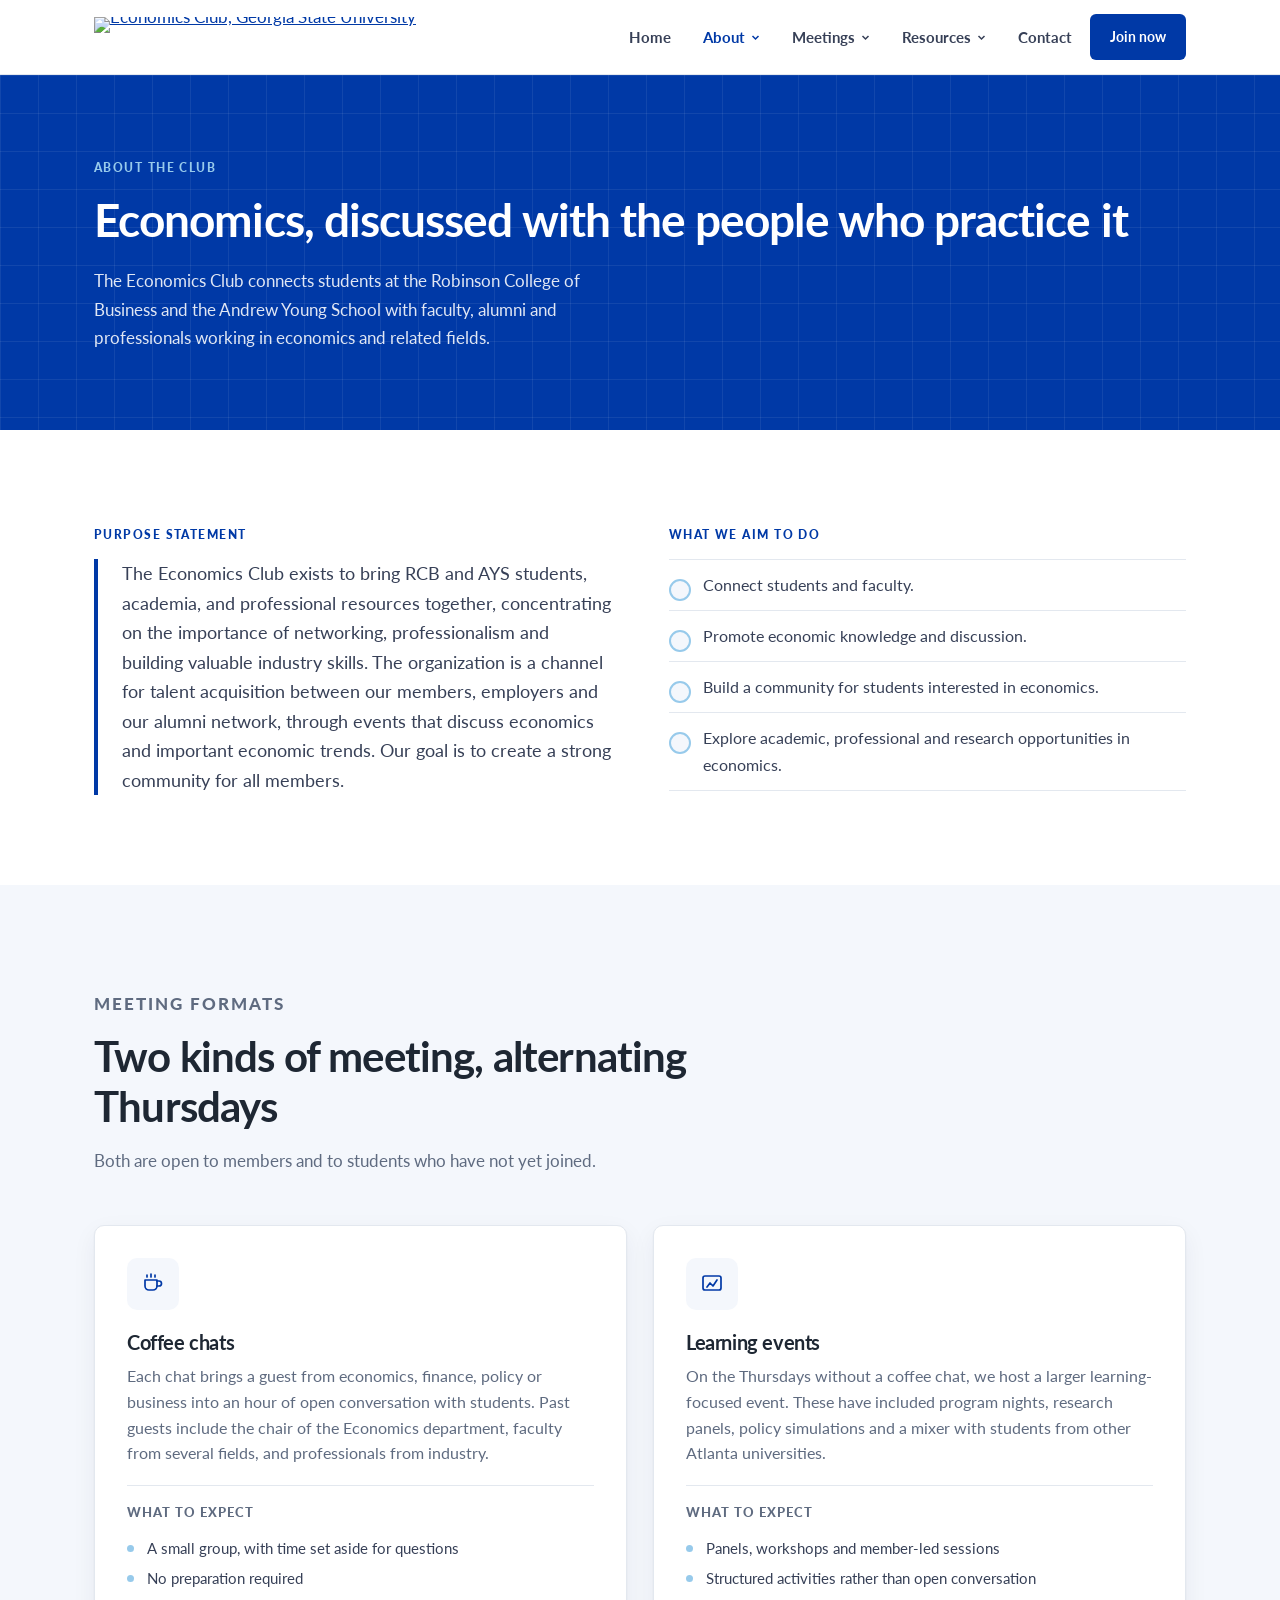
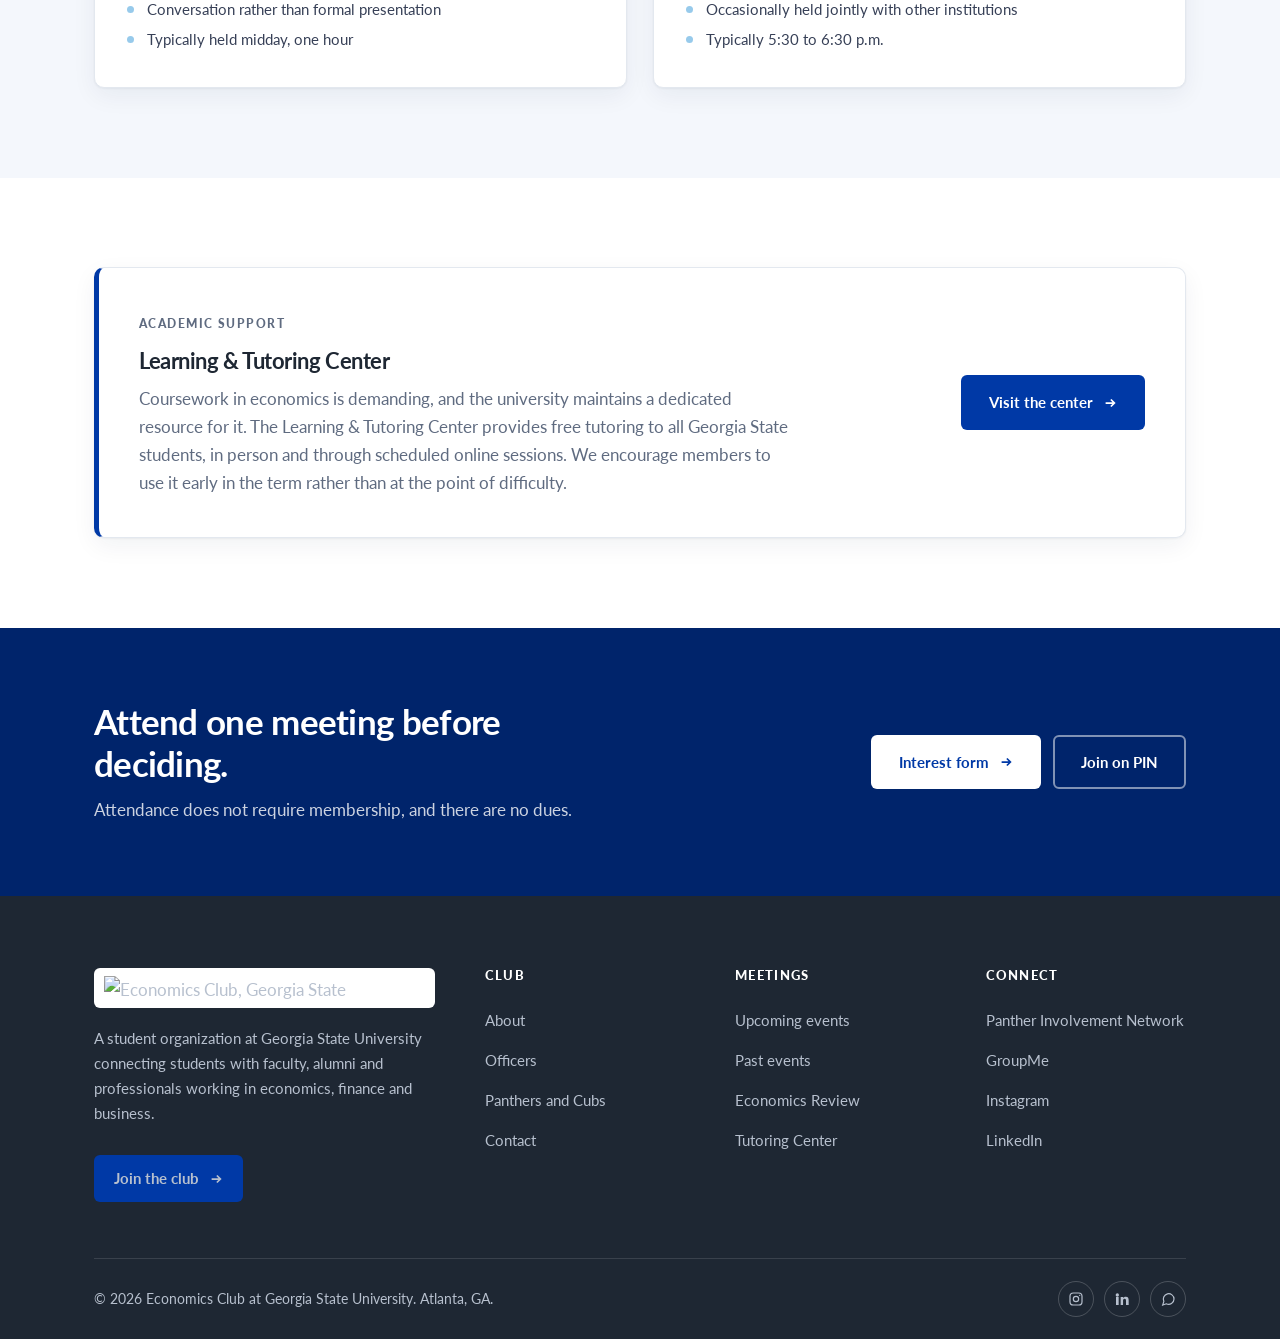
==== about.html @ 039e97da "Add files via upload" ====
<!DOCTYPE html>
<html lang="en">
<head>
<meta charset="utf-8">
<meta name="viewport" content="width=device-width, initial-scale=1">
<title>About | Economics Club at Georgia State University</title>
<meta name="description" content="The purpose of the Economics Club at Georgia State University and the two meeting formats we alternate between.">
<link rel="preconnect" href="https://fonts.googleapis.com">
<link rel="preconnect" href="https://fonts.gstatic.com" crossorigin>
<link href="https://fonts.googleapis.com/css2?family=Lato:wght@400;700;900&display=swap" rel="stylesheet">
<link rel="stylesheet" href="styles.css">
<link rel="icon" href="assets/logo.png">
</head>
<body>
<a class="skip" href="#main">Skip to content</a>
<header class="nav">
  <div class="wrap nav__inner">
    <a class="nav__brand" href="index.html"><img src="assets/logo.png" alt="Economics Club, Georgia State University"></a>
    <button class="nav__toggle" type="button" aria-expanded="false">Menu</button>
    <nav class="nav__links">
        <a class="nav__link" href="index.html">Home</a>
        <div class="nav__group">
          <button class="nav__link" type="button" aria-expanded="false" aria-current="true">About <svg viewBox="0 0 12 12" fill="none" stroke="currentColor" stroke-width="2" aria-hidden="true"><path d="M2 4l4 4 4-4"/></svg></button>
          <div class="nav__menu">
            <a href="about.html"><b>About the Club</b><span>Purpose, structure and history</span></a>
            <a href="officers.html"><b>Officers</b><span>The executive board and advisor</span></a>
            <a href="mentorship.html"><b>Panthers and Cubs</b><span>Mentorship for underclassmen</span></a>
          </div>
        </div>
        <div class="nav__group">
          <button class="nav__link" type="button" aria-expanded="false">Meetings <svg viewBox="0 0 12 12" fill="none" stroke="currentColor" stroke-width="2" aria-hidden="true"><path d="M2 4l4 4 4-4"/></svg></button>
          <div class="nav__menu">
            <a href="events.html"><b>Upcoming Events</b><span>Next meeting and fall schedule</span></a>
            <a href="events.html#past"><b>Past Events</b><span>A record of recent meetings</span></a>
          </div>
        </div>
        <div class="nav__group">
          <button class="nav__link" type="button" aria-expanded="false">Resources <svg viewBox="0 0 12 12" fill="none" stroke="currentColor" stroke-width="2" aria-hidden="true"><path d="M2 4l4 4 4-4"/></svg></button>
          <div class="nav__menu">
            <a href="journal.html"><b>Economics Review</b><span>Our forthcoming student journal</span></a>
            <a href="join.html"><b>Join the Club</b><span>PIN, GroupMe and the interest form</span></a>
            <a href="https://success.students.gsu.edu/learning-tutoring-center/#ONLINE-TUTORING"><b>Tutoring Center</b><span>Free academic support at GSU</span></a>
          </div>
        </div>
        <a class="nav__link" href="contact.html">Contact</a>
      <a class="btn btn--primary btn--sm" href="join.html">Join now</a>
    </nav>
  </div>
</header>
<main id="main">
  <section class="hero hero--slim">
    <div class="wrap">
      <p class="eyebrow eyebrow--light">About the club</p>
      <h1>Economics, discussed with the people who practice it</h1>
      <p class="hero__lede">The Economics Club connects students at the Robinson College of Business and the Andrew Young School with faculty, alumni and professionals working in economics and related fields.</p>
    </div>
  </section>
  <section class="section">
    <div class="wrap split">
      <div>
        <p class="eyebrow">Purpose statement</p>
        <p class="quote">The Economics Club exists to bring RCB and AYS students, academia, and professional resources together, concentrating on the importance of networking, professionalism and building valuable industry skills. The organization is a channel for talent acquisition between our members, employers and our alumni network, through events that discuss economics and important economic trends. Our goal is to create a strong community for all members.</p>
      </div>
      <div>
        <p class="eyebrow">What we aim to do</p>
        <ul class="ticks">
          <li>Connect students and faculty.</li>
          <li>Promote economic knowledge and discussion.</li>
          <li>Build a community for students interested in economics.</li>
          <li>Explore academic, professional and research opportunities in economics.</li>
        </ul>
      </div>
    </div>
  </section>

  <section class="section section--tint">
    <div class="wrap">
      <div class="h-block">
        <p class="eyebrow">Meeting formats</p>
        <h2>Two kinds of meeting, alternating Thursdays</h2>
        <p>Both are open to members and to students who have not yet joined.</p>
      </div>
      <div class="cards cards--2">
        <article class="card">
          <div class="card__icon"><svg viewBox="0 0 24 24" fill="none" stroke="currentColor" stroke-width="1.7" stroke-linecap="round" stroke-linejoin="round" aria-hidden="true"><path d="M4 8h12v6a4 4 0 01-4 4H8a4 4 0 01-4-4V8z"/><path d="M16 9h2a2.5 2.5 0 010 5h-2"/><path d="M6 3v2M10 2v3M14 3v2"/></svg></div>
          <h3>Coffee chats</h3>
          <p>Each chat brings a guest from economics, finance, policy or business into an hour of open conversation with students. Past guests include the chair of the Economics department, faculty from several fields, and professionals from industry.</p>
          <div class="card__list">
            <b>What to expect</b>
            <ul>
              <li>A small group, with time set aside for questions</li>
              <li>No preparation required</li>
              <li>Conversation rather than formal presentation</li>
              <li>Typically held midday, one hour</li>
            </ul>
          </div>
        </article>
        <article class="card">
          <div class="card__icon"><svg viewBox="0 0 24 24" fill="none" stroke="currentColor" stroke-width="1.7" stroke-linecap="round" stroke-linejoin="round" aria-hidden="true"><rect x="3" y="4" width="18" height="14" rx="2"/><path d="M7 15l3-4 3 3 4-6"/></svg></div>
          <h3>Learning events</h3>
          <p>On the Thursdays without a coffee chat, we host a larger learning-focused event. These have included program nights, research panels, policy simulations and a mixer with students from other Atlanta universities.</p>
          <div class="card__list">
            <b>What to expect</b>
            <ul>
              <li>Panels, workshops and member-led sessions</li>
              <li>Structured activities rather than open conversation</li>
              <li>Occasionally held jointly with other institutions</li>
              <li>Typically 5:30 to 6:30 p.m.</li>
            </ul>
          </div>
        </article>
      </div>
    </div>
  </section>

  <section class="section">
    <div class="wrap">
      <div class="panel">
        <div>
          <p class="eyebrow">Academic support</p>
          <h3>Learning &amp; Tutoring Center</h3>
          <p>Coursework in economics is demanding, and the university maintains a dedicated resource for it. The Learning &amp; Tutoring Center provides free tutoring to all Georgia State students, in person and through scheduled online sessions. We encourage members to use it early in the term rather than at the point of difficulty.</p>
        </div>
        <a class="btn btn--primary" href="https://success.students.gsu.edu/learning-tutoring-center/#ONLINE-TUTORING">Visit the center <svg viewBox="0 0 16 16" fill="none" stroke="currentColor" stroke-width="2" aria-hidden="true"><path d="M3 8h10M9 4l4 4-4 4"/></svg></a>
      </div>
    </div>
  </section>
  <section class="cta">
    <div class="wrap">
      <div>
        <h2>Attend one meeting before deciding.</h2>
        <p>Attendance does not require membership, and there are no dues.</p>
      </div>
      <div class="btn-row" style="margin-top:0">
        <a class="btn btn--white" href="https://forms.cloud.microsoft/r/cCS9iw1YU4">Interest form <svg viewBox="0 0 16 16" fill="none" stroke="currentColor" stroke-width="2" aria-hidden="true"><path d="M3 8h10M9 4l4 4-4 4"/></svg></a>
        <a class="btn btn--ghost" href="https://pin.gsu.edu/actioncenter/organization/economics-club">Join on PIN</a>
      </div>
    </div>
  </section>

</main>
<footer class="foot">
  <div class="wrap">
    <div class="foot__grid">
      <div class="foot__brand">
        <img src="assets/logo.png" alt="Economics Club, Georgia State University">
        <p>A student organization at Georgia State University connecting students with faculty, alumni and professionals working in economics, finance and business.</p>
        <div class="btn-row"><a class="btn btn--primary btn--sm" href="join.html">Join the club <svg viewBox="0 0 16 16" fill="none" stroke="currentColor" stroke-width="2" aria-hidden="true"><path d="M3 8h10M9 4l4 4-4 4"/></svg></a></div>
      </div>
      <div>
        <h4>Club</h4>
        <ul>
          <li><a href="about.html">About</a></li>
          <li><a href="officers.html">Officers</a></li>
          <li><a href="mentorship.html">Panthers and Cubs</a></li>
          <li><a href="contact.html">Contact</a></li>
        </ul>
      </div>
      <div>
        <h4>Meetings</h4>
        <ul>
          <li><a href="events.html">Upcoming events</a></li>
          <li><a href="events.html#past">Past events</a></li>
          <li><a href="journal.html">Economics Review</a></li>
          <li><a href="https://success.students.gsu.edu/learning-tutoring-center/#ONLINE-TUTORING">Tutoring Center</a></li>
        </ul>
      </div>
      <div>
        <h4>Connect</h4>
        <ul>
          <li><a href="https://pin.gsu.edu/actioncenter/organization/economics-club">Panther Involvement Network</a></li>
          <li><a href="https://groupme.com/join_group/97576354/ViAdK5QQ">GroupMe</a></li>
          <li><a href="https://instagram.com/econclubgsu">Instagram</a></li>
          <li><a href="https://www.linkedin.com/company/gsu-economics-club/">LinkedIn</a></li>
        </ul>
      </div>
    </div>
    <div class="foot__bar">
      <p>&copy; 2026 Economics Club at Georgia State University. Atlanta, GA.</p>
      <div class="foot__social">
        <a href="https://instagram.com/econclubgsu" aria-label="Instagram"><svg viewBox="0 0 24 24" fill="none" stroke="currentColor" stroke-width="1.8"><rect x="3" y="3" width="18" height="18" rx="5"/><circle cx="12" cy="12" r="4"/><circle cx="17.5" cy="6.5" r="1" fill="currentColor" stroke="none"/></svg></a>
        <a href="https://www.linkedin.com/company/gsu-economics-club/" aria-label="LinkedIn"><svg viewBox="0 0 24 24" fill="currentColor"><path d="M4.98 3.5a2.5 2.5 0 100 5 2.5 2.5 0 000-5zM3 9h4v12H3zM10 9h3.8v1.7h.05c.53-.95 1.83-1.95 3.77-1.95C21.4 8.75 22 11 22 14.1V21h-4v-6.1c0-1.45-.03-3.3-2.05-3.3-2.05 0-2.37 1.57-2.37 3.2V21h-3.6z"/></svg></a>
        <a href="https://groupme.com/join_group/97576354/ViAdK5QQ" aria-label="GroupMe"><svg viewBox="0 0 24 24" fill="none" stroke="currentColor" stroke-width="1.8"><path d="M21 12a8 8 0 01-11.5 7.2L4 21l1.8-5.4A8 8 0 1121 12z"/></svg></a>
      </div>
    </div>
  </div>
</footer>
<script src="script.js"></script>
</body>
</html>
---- styles.css ----
/* Economics Club at Georgia State University
   Palette per the GSU Communications ToolKit */
:root{
  --blue:#0039A6;
  --blue-dark:#00246B;
  --blue-cool:#0071CE;
  --blue-light:#97CAEB;
  --red:#CC0000;
  --ink:#1E2733;
  --steel:#374057;
  --muted:#5F6B80;
  --line:#E3E8EF;
  --tint:#F4F7FC;
  --white:#fff;
  --radius:10px;
  --shadow:0 1px 2px rgba(16,32,64,.05), 0 8px 24px rgba(16,32,64,.06);
  --shadow-lift:0 2px 4px rgba(16,32,64,.06), 0 16px 40px rgba(16,32,64,.10);
  --wrap:1140px;
}
*{box-sizing:border-box}
html{scroll-behavior:smooth}
body{margin:0;background:var(--white);color:var(--steel);font-family:"Lato",-apple-system,BlinkMacSystemFont,"Segoe UI",sans-serif;font-size:17px;line-height:1.65;-webkit-font-smoothing:antialiased}
img{max-width:100%;display:block}
h1,h2,h3,h4{margin:0;color:var(--ink);font-weight:700;line-height:1.2;letter-spacing:-.02em}
p{margin:0}
ul{margin:0;padding:0;list-style:none}
a{color:var(--blue)}
:focus-visible{outline:2px solid var(--blue);outline-offset:3px;border-radius:4px}
.skip{position:absolute;left:-9999px;background:var(--blue);color:#fff;padding:10px 16px;z-index:200}
.skip:focus{left:8px;top:8px}
.wrap{width:100%;max-width:var(--wrap);margin-inline:auto;padding-inline:24px}
.section{padding-block:clamp(56px,7vw,104px)}
.section--tint{background:var(--tint)}
.section--line{border-top:1px solid var(--line)}

/* eyebrow + heading */
.eyebrow{display:inline-block;font-size:12px;font-weight:900;letter-spacing:.12em;text-transform:uppercase;color:var(--blue);margin-bottom:14px}
.eyebrow--light{color:var(--blue-light)}
.h-block{max-width:62ch;margin-bottom:clamp(30px,4vw,50px)}
.h-block h2{font-size:clamp(1.8rem,3.4vw,2.6rem)}
.h-block p{margin-top:16px;color:var(--muted);font-size:1.04rem}
.h-block--center{margin-inline:auto;text-align:center}

/* buttons */
.btn{display:inline-flex;align-items:center;gap:10px;font:inherit;font-size:15px;font-weight:700;padding:13px 26px;border-radius:6px;text-decoration:none;border:2px solid transparent;cursor:pointer;transition:.15s}
.btn svg{width:14px;height:14px;flex:none}
.btn--primary{background:var(--blue);color:#fff}
.btn--primary:hover{background:var(--blue-dark)}
.btn--outline{background:transparent;color:var(--blue);border-color:var(--line)}
.btn--outline:hover{border-color:var(--blue);background:var(--tint)}
.btn--white{background:#fff;color:var(--blue)}
.btn--white:hover{background:var(--blue-light)}
.btn--ghost{background:transparent;color:#fff;border-color:rgba(255,255,255,.5)}
.btn--ghost:hover{background:#fff;color:var(--blue);border-color:#fff}
.btn--sm{padding:9px 18px;font-size:14px}
.btn-row{display:flex;flex-wrap:wrap;gap:12px;margin-top:30px}

/* ---------- header ---------- */
.nav{position:sticky;top:0;z-index:100;background:rgba(255,255,255,.96);backdrop-filter:blur(10px);border-bottom:1px solid var(--line)}
.nav__inner{display:flex;align-items:center;gap:18px;min-height:74px}
.nav__brand{margin-right:auto;line-height:0}
.nav__brand img{height:40px;width:auto}
.nav__links{display:flex;align-items:center;gap:4px}
.nav__link{position:relative;display:flex;align-items:center;gap:6px;padding:9px 14px;border-radius:6px;color:var(--steel);text-decoration:none;font-size:15px;font-weight:700;background:none;border:0;font-family:inherit;cursor:pointer}
.nav__link:hover{color:var(--blue);background:var(--tint)}
.nav__link[aria-current]{color:var(--blue)}
.nav__link svg{width:9px;height:9px;transition:transform .15s}
.nav__group{position:relative}
.nav__group.is-open .nav__link svg{transform:rotate(180deg)}
.nav__menu{position:absolute;top:calc(100% + 8px);left:0;min-width:250px;background:#fff;border:1px solid var(--line);border-radius:var(--radius);box-shadow:var(--shadow-lift);padding:8px;display:none}
.nav__group.is-open .nav__menu{display:block}
.nav__menu a{display:block;padding:10px 14px;border-radius:6px;color:var(--steel);text-decoration:none;font-size:14.5px}
.nav__menu a:hover{background:var(--tint);color:var(--blue)}
.nav__menu b{display:block;font-weight:700}
.nav__menu span{display:block;font-size:12.5px;color:var(--muted);margin-top:1px}
.nav__toggle{display:none;background:none;border:1px solid var(--line);border-radius:6px;padding:8px 13px;font:inherit;font-size:14px;font-weight:700;color:var(--steel);cursor:pointer}

/* ---------- hero ---------- */
.hero{position:relative;background:var(--blue);color:#fff;overflow:hidden;padding-block:clamp(60px,8vw,110px)}
.hero::after{content:"";position:absolute;inset:0;background-image:linear-gradient(rgba(255,255,255,.07) 1px,transparent 1px),linear-gradient(90deg,rgba(255,255,255,.07) 1px,transparent 1px);background-size:38px 38px;pointer-events:none}
.hero .wrap{position:relative;z-index:1}
.hero__grid{display:grid;grid-template-columns:1.15fr .85fr;gap:clamp(32px,5vw,64px);align-items:center}
.hero h1{color:#fff;font-size:clamp(2.2rem,4.8vw,3.5rem)}
.hero__lede{margin-top:20px;max-width:54ch;color:rgba(255,255,255,.88);font-size:1.08rem}
.hero__flag{display:inline-flex;align-items:center;gap:10px;background:rgba(255,255,255,.12);border:1px solid rgba(255,255,255,.25);border-radius:100px;padding:7px 16px;font-size:13.5px;font-weight:700;margin-bottom:22px}
.hero__flag i{width:8px;height:8px;border-radius:50%;background:var(--red);flex:none}
.hero--slim{padding-block:clamp(48px,6vw,80px)}
.hero--slim h1{font-size:clamp(1.9rem,4vw,2.9rem)}

/* next meeting card */
.mcard{background:#fff;border-radius:var(--radius);box-shadow:var(--shadow-lift);overflow:hidden;color:var(--steel)}
.mcard__top{background:var(--tint);border-bottom:1px solid var(--line);padding:16px 24px;font-size:12px;font-weight:900;letter-spacing:.1em;text-transform:uppercase;color:var(--blue)}
.mcard__body{padding:24px}
.mcard h3{font-size:1.35rem;margin-bottom:14px}
.mcard dl{display:grid;grid-template-columns:76px 1fr;gap:9px 16px;font-size:.95rem;margin:0}
.mcard dt{color:var(--muted);font-weight:700}
.mcard dd{margin:0}
.mcard__foot{border-top:1px solid var(--line);padding:16px 24px;display:flex;flex-wrap:wrap;gap:14px;font-size:.9rem;font-weight:700}

/* ---------- stats band ---------- */
.stats{display:grid;grid-template-columns:repeat(4,1fr);gap:1px;background:var(--line);border:1px solid var(--line);border-radius:var(--radius);overflow:hidden}
.stat{background:#fff;padding:28px 24px;text-align:center}
.stat b{display:block;font-size:clamp(1.9rem,3.6vw,2.7rem);color:var(--blue);font-weight:900;letter-spacing:-.03em;line-height:1}
.stat span{display:block;margin-top:8px;font-size:.9rem;color:var(--muted);font-weight:700}

/* ---------- icon cards ---------- */
.cards{display:grid;grid-template-columns:repeat(3,1fr);gap:clamp(18px,2.4vw,26px)}
.cards--2{grid-template-columns:repeat(2,1fr)}
.card{background:#fff;border:1px solid var(--line);border-radius:var(--radius);padding:clamp(24px,2.8vw,32px);box-shadow:var(--shadow);display:flex;flex-direction:column;transition:.18s}
.card:hover{box-shadow:var(--shadow-lift);transform:translateY(-2px)}
.card__icon{width:52px;height:52px;border-radius:10px;background:var(--tint);color:var(--blue);display:grid;place-items:center;margin-bottom:20px}
.card__icon svg{width:24px;height:24px}
.card h3{font-size:1.25rem;margin-bottom:10px}
.card p{color:var(--muted);font-size:.97rem}
.card__meta{margin-top:14px;font-size:.85rem;font-weight:900;letter-spacing:.06em;text-transform:uppercase;color:var(--blue)}
.card__list{margin-top:18px;padding-top:16px;border-top:1px solid var(--line)}
.card__list b{display:block;font-size:.8rem;font-weight:900;letter-spacing:.08em;text-transform:uppercase;color:var(--muted);margin-bottom:10px}
.card__list li{position:relative;padding-left:20px;font-size:.93rem;padding-block:3px}
.card__list li::before{content:"";position:absolute;left:0;top:12px;width:7px;height:7px;border-radius:50%;background:var(--blue-light)}
.card__link{margin-top:auto;padding-top:20px;font-weight:700;font-size:.94rem;text-decoration:none;display:inline-flex;align-items:center;gap:8px}
.card__mail{margin-top:12px;font-weight:700;font-size:.94rem;word-break:break-word}
.card__meta+.card__mail{margin-top:8px}

/* ---------- timeline ---------- */
.timeline{position:relative;padding-left:34px}
.timeline::before{content:"";position:absolute;left:7px;top:10px;bottom:10px;width:2px;background:var(--line)}
.tl{position:relative;padding-block:20px}
.tl::before{content:"";position:absolute;left:-34px;top:26px;width:16px;height:16px;border-radius:50%;background:#fff;border:3px solid var(--blue-light)}
.tl--next::before{border-color:var(--red);background:var(--red);box-shadow:0 0 0 5px rgba(204,0,0,.14)}
.tl__date{font-size:.85rem;font-weight:900;letter-spacing:.06em;text-transform:uppercase;color:var(--blue);margin-bottom:6px}
.tl h3{font-size:1.2rem}
.tl p{margin-top:7px;color:var(--muted);font-size:.96rem;max-width:62ch}

/* ---------- roster ---------- */
.roster{display:grid;grid-template-columns:repeat(3,1fr);gap:clamp(18px,2.4vw,26px)}
.person{background:#fff;border:1px solid var(--line);border-radius:var(--radius);box-shadow:var(--shadow);transition:.18s;text-align:center;padding:32px 24px 30px}
.person:hover{box-shadow:var(--shadow-lift);transform:translateY(-2px)}
.person__photo{width:clamp(130px,15vw,168px);aspect-ratio:1;margin:0 auto 20px;border-radius:50%;overflow:hidden;background:var(--tint);box-shadow:0 0 0 4px #fff, 0 0 0 6px var(--blue-light)}
.person__photo img{width:100%;height:100%;object-fit:cover}
.person__initials{width:100%;height:100%;display:grid;place-items:center;font-size:2.2rem;font-weight:900;color:var(--blue)}
.person__body{padding:0}
.person b{display:block;font-size:1.12rem;color:var(--ink);font-weight:700}
.person__role{color:var(--blue);font-weight:700;font-size:.92rem;margin-top:2px}
.person__study{color:var(--muted);font-size:.9rem;margin-top:6px}
.person a{display:inline-block;margin-top:12px;font-size:.9rem;word-break:break-word}

/* ---------- panel / split ---------- */
.panel{background:#fff;border:1px solid var(--line);border-left:5px solid var(--blue);border-radius:var(--radius);padding:clamp(26px,3.4vw,40px);box-shadow:var(--shadow);display:grid;grid-template-columns:1fr auto;gap:clamp(24px,4vw,44px);align-items:center}
.panel--red{border-left-color:var(--red)}
.panel h3{font-size:1.4rem;margin-bottom:10px}
.panel p{color:var(--muted);max-width:66ch}
.split{display:grid;grid-template-columns:1fr 1fr;gap:clamp(28px,4.5vw,60px);align-items:start}
.quote{font-size:1.12rem;color:var(--steel);border-left:4px solid var(--blue);padding-left:24px}
.ticks li{position:relative;padding:12px 0 12px 34px;border-bottom:1px solid var(--line);font-size:.99rem}
.ticks li:first-child{border-top:1px solid var(--line)}
.ticks li::before{content:"";position:absolute;left:0;top:19px;width:18px;height:18px;border-radius:50%;background:var(--tint);border:2px solid var(--blue-light)}
.steps li{display:grid;grid-template-columns:44px 1fr;gap:18px;padding:18px 0;border-bottom:1px solid var(--line)}
.steps li:first-child{border-top:1px solid var(--line)}
.steps i{font-style:normal;width:34px;height:34px;border-radius:50%;background:var(--blue);color:#fff;font-weight:900;font-size:.95rem;display:grid;place-items:center}
.steps b{display:block;color:var(--ink)}
.steps span{font-size:.95rem;color:var(--muted)}

/* ---------- archive table ---------- */
.log{border:1px solid var(--line);border-radius:var(--radius);overflow:hidden;background:#fff}
.log li{display:grid;grid-template-columns:130px 1fr 180px;gap:20px;align-items:center;padding:16px 24px;border-bottom:1px solid var(--line)}
.log li:last-child{border-bottom:0}
.log li:nth-child(even){background:var(--tint)}
.log__date{font-size:.87rem;font-weight:700;color:var(--muted)}
.log__what{font-size:1rem;color:var(--ink)}
.log__tag{justify-self:start;font-size:.76rem;font-weight:900;letter-spacing:.06em;text-transform:uppercase;color:var(--blue);background:rgba(0,57,166,.08);padding:5px 11px;border-radius:100px}
.log__tag--chat{color:var(--blue-cool);background:rgba(0,113,206,.1)}
.log__tag--panel{color:var(--red);background:rgba(204,0,0,.08)}

/* ---------- cta band ---------- */
.cta{background:var(--blue-dark);color:#fff}
.cta .wrap{display:flex;flex-wrap:wrap;gap:30px;align-items:center;justify-content:space-between;padding-block:clamp(44px,6vw,72px)}
.cta h2{color:#fff;font-size:clamp(1.6rem,3vw,2.2rem);max-width:24ch}
.cta p{margin-top:12px;color:rgba(255,255,255,.8);max-width:48ch}

/* ---------- footer ---------- */
.foot{background:var(--ink);color:#B7C0CE;padding-top:clamp(48px,6vw,72px)}
.foot__grid{display:grid;grid-template-columns:1.7fr 1fr 1fr 1fr;gap:clamp(28px,4vw,50px)}
.foot__brand img{height:40px;width:auto;background:#fff;padding:8px 10px;border-radius:6px}
.foot__brand p{margin-top:18px;font-size:.94rem;max-width:38ch}
.foot h4{color:#fff;font-size:.82rem;font-weight:900;letter-spacing:.1em;text-transform:uppercase;margin-bottom:16px}
.foot li{padding:6px 0}
.foot a{color:#B7C0CE;text-decoration:none;font-size:.94rem}
.foot a:hover{color:#fff;text-decoration:underline}
.foot__bar{margin-top:clamp(36px,5vw,56px);border-top:1px solid rgba(255,255,255,.12);padding-block:22px;display:flex;flex-wrap:wrap;gap:16px;justify-content:space-between;align-items:center;font-size:.86rem}
.foot__social{display:flex;gap:10px}
.foot__social a{width:36px;height:36px;border-radius:50%;border:1px solid rgba(255,255,255,.2);display:grid;place-items:center}
.foot__social a:hover{background:var(--blue);border-color:var(--blue)}
.foot__social svg{width:16px;height:16px}

/* ---------- responsive ---------- */
@media (max-width:960px){
  .hero__grid,.split,.panel{grid-template-columns:1fr}
  .cards,.roster{grid-template-columns:repeat(2,1fr)}
  .stats{grid-template-columns:repeat(2,1fr)}
  .foot__grid{grid-template-columns:1fr 1fr}
  .log li{grid-template-columns:110px 1fr;row-gap:6px}
  .log__tag{grid-column:2}
}
@media (max-width:720px){
  body{font-size:16px}
  .nav__toggle{display:block}
  .nav__links{display:none;position:absolute;top:74px;left:0;right:0;flex-direction:column;align-items:stretch;gap:0;background:#fff;border-bottom:1px solid var(--line);box-shadow:var(--shadow-lift);padding:10px 16px 20px;max-height:calc(100vh - 74px);overflow:auto}
  .nav__links.is-open{display:flex}
  .nav__link{width:100%;justify-content:space-between}
  .nav__menu{position:static;display:none;border:0;box-shadow:none;padding:0 0 8px 14px;min-width:0}
  .nav__group.is-open .nav__menu{display:block}
  .nav__links .btn{margin-top:12px;justify-content:center}
  .cards,.roster,.stats,.foot__grid{grid-template-columns:1fr}
}
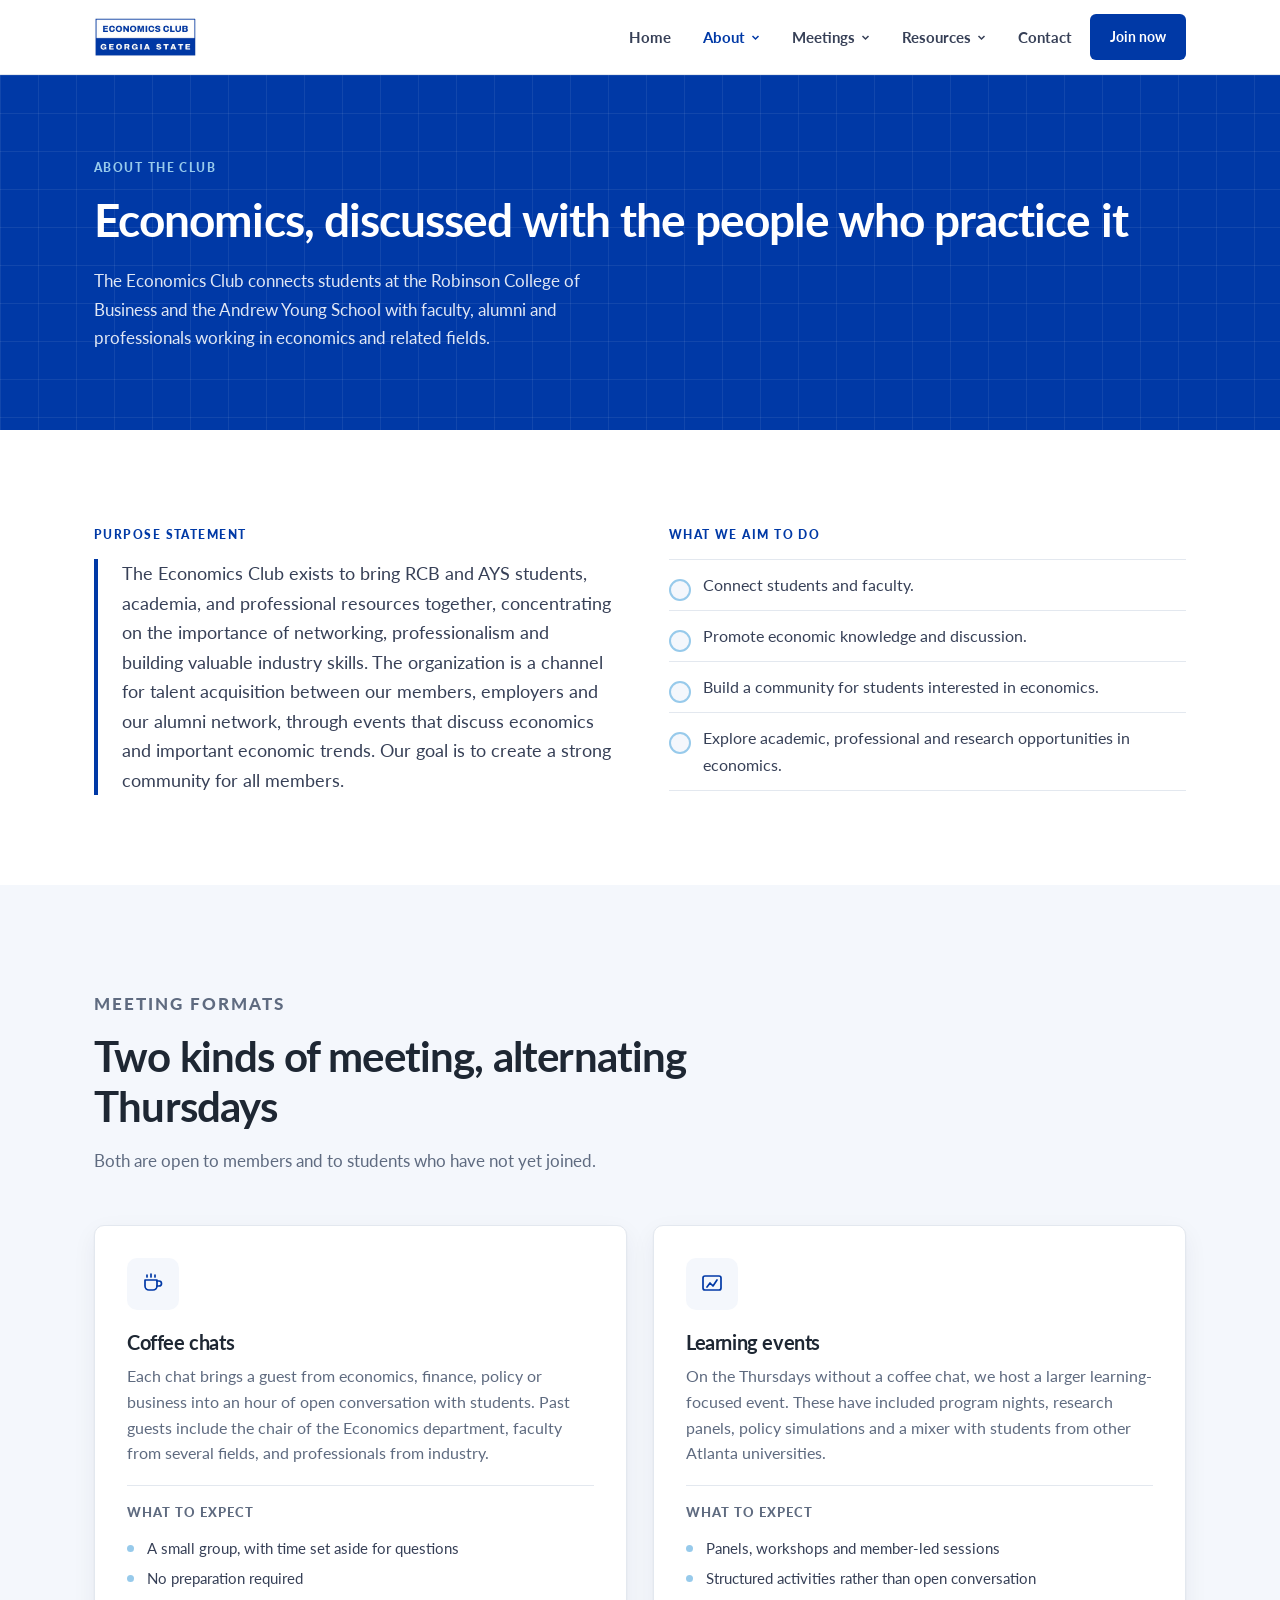
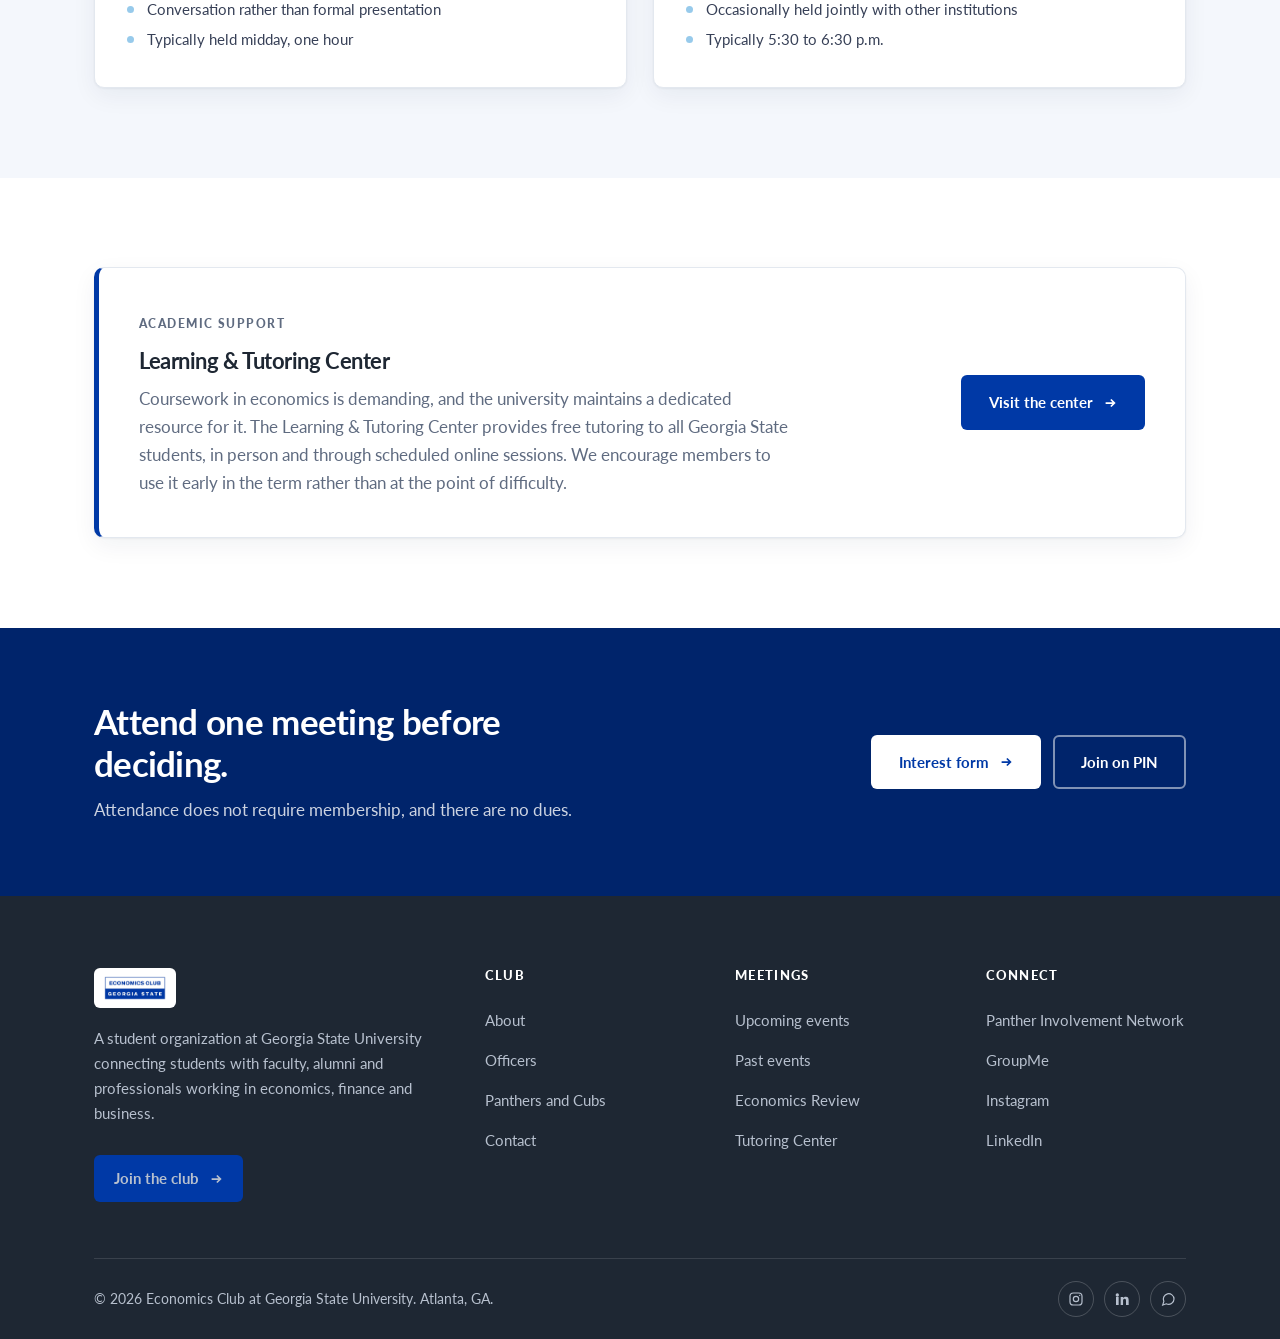
==== commit e5724b96: "Add files via upload" ====
--- a/about.html
+++ b/about.html
@@ -9,13 +9,13 @@
 <link rel="preconnect" href="https://fonts.gstatic.com" crossorigin>
 <link href="https://fonts.googleapis.com/css2?family=Lato:wght@400;700;900&display=swap" rel="stylesheet">
 <link rel="stylesheet" href="styles.css">
-<link rel="icon" href="assets/logo.png">
+<link rel="icon" href="[data-uri]">
 </head>
 <body>
 <a class="skip" href="#main">Skip to content</a>
 <header class="nav">
   <div class="wrap nav__inner">
-    <a class="nav__brand" href="index.html"><img src="assets/logo.png" alt="Economics Club, Georgia State University"></a>
+    <a class="nav__brand" href="index.html"><img src="[data-uri]" alt="Economics Club, Georgia State University"></a>
     <button class="nav__toggle" type="button" aria-expanded="false">Menu</button>
     <nav class="nav__links">
         <a class="nav__link" href="index.html">Home</a>
@@ -143,7 +143,7 @@
   <div class="wrap">
     <div class="foot__grid">
       <div class="foot__brand">
-        <img src="assets/logo.png" alt="Economics Club, Georgia State University">
+        <img src="[data-uri]" alt="Economics Club, Georgia State University">
         <p>A student organization at Georgia State University connecting students with faculty, alumni and professionals working in economics, finance and business.</p>
         <div class="btn-row"><a class="btn btn--primary btn--sm" href="join.html">Join the club <svg viewBox="0 0 16 16" fill="none" stroke="currentColor" stroke-width="2" aria-hidden="true"><path d="M3 8h10M9 4l4 4-4 4"/></svg></a></div>
       </div>
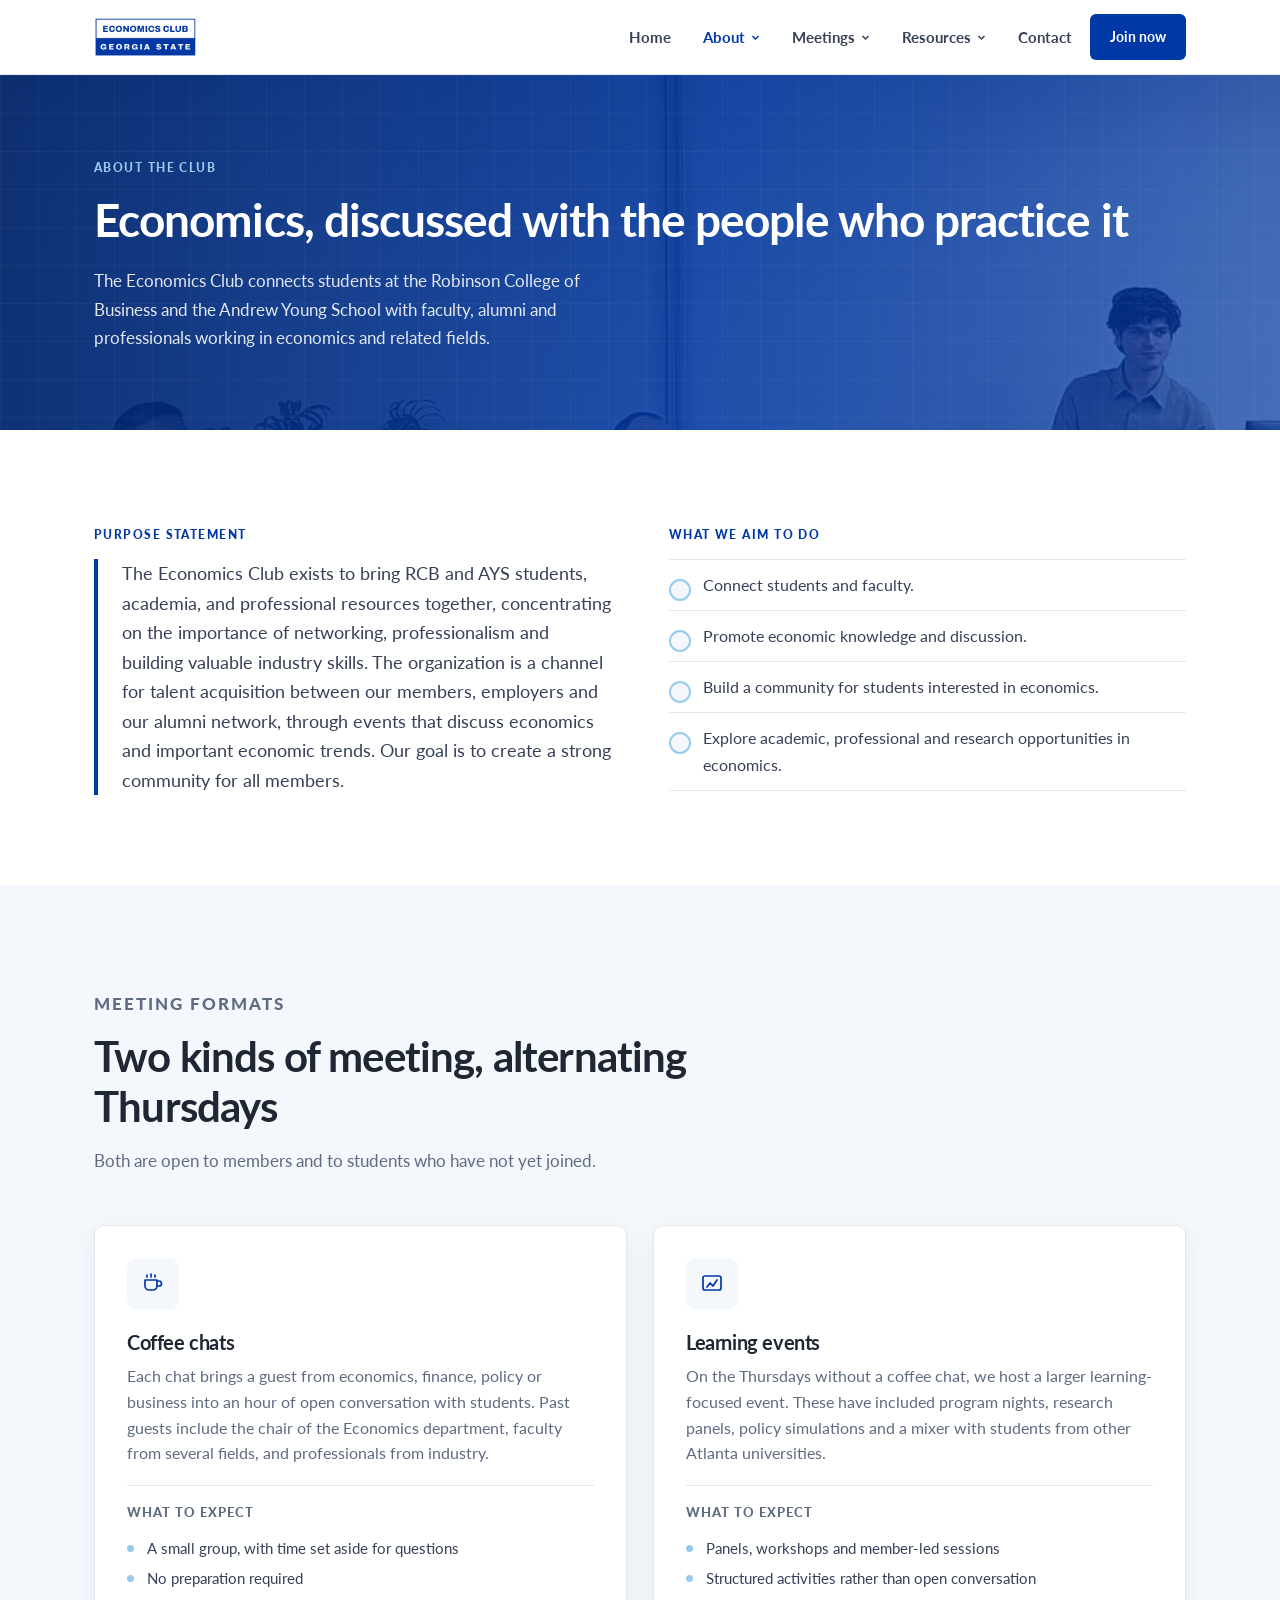
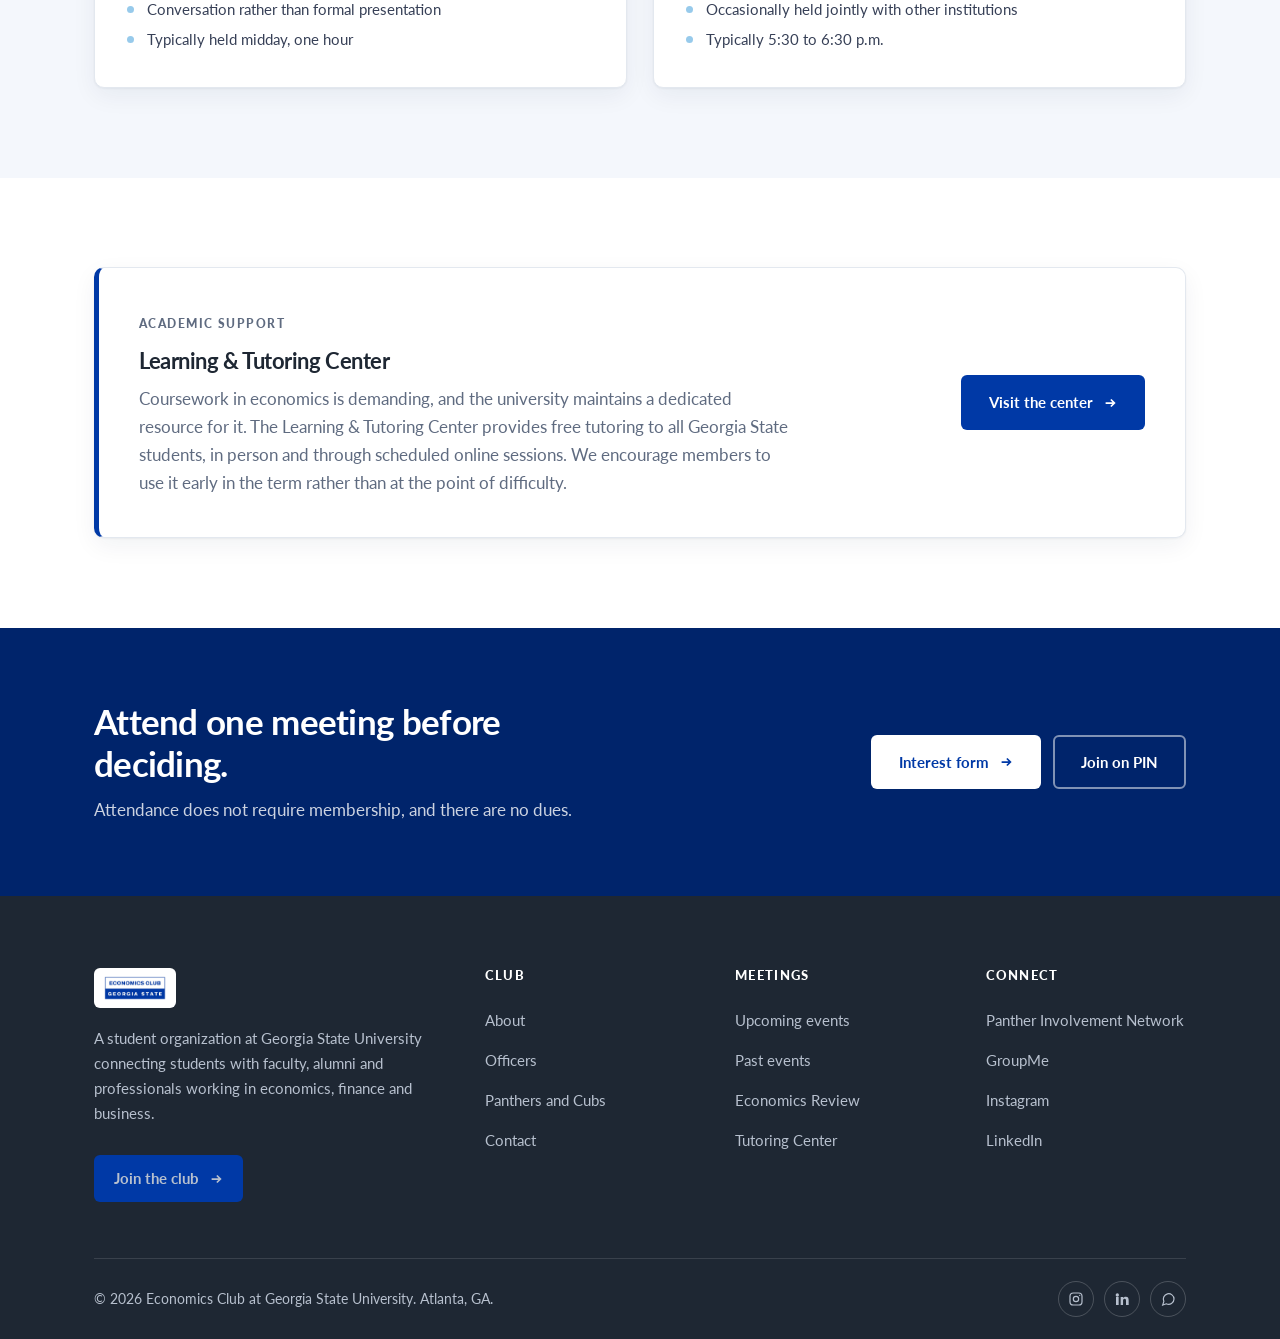
==== commit ec120d79: "Add files via upload" ====
--- a/about.html
+++ b/about.html
@@ -48,7 +48,7 @@
   </div>
 </header>
 <main id="main">
-  <section class="hero hero--slim">
+  <section class="hero hero--slim hero--photo" style="background-image:url([data-uri])">
     <div class="wrap">
       <p class="eyebrow eyebrow--light">About the club</p>
       <h1>Economics, discussed with the people who practice it</h1>
--- a/styles.css
+++ b/styles.css
@@ -97,6 +97,26 @@
 .mcard dd{margin:0}
 .mcard__foot{border-top:1px solid var(--line);padding:16px 24px;display:flex;flex-wrap:wrap;gap:14px;font-size:.9rem;font-weight:700}
 
+/* ---------- photo-backed page header ---------- */
+.hero--photo{background-size:cover;background-position:center}
+.hero--photo::before{content:"";position:absolute;inset:0;background:linear-gradient(100deg,rgba(0,36,107,.94) 0%,rgba(0,57,166,.86) 55%,rgba(0,57,166,.72) 100%)}
+.hero--photo::after{opacity:.5}
+
+/* ---------- gallery ---------- */
+.gallery{display:grid;grid-template-columns:repeat(4,1fr);gap:clamp(10px,1.4vw,16px)}
+.gallery figure{margin:0;border-radius:var(--radius);overflow:hidden;background:var(--tint);line-height:0;position:relative}
+.gallery img{width:100%;height:100%;object-fit:cover;transition:transform .5s ease}
+.gallery figure:hover img{transform:scale(1.04)}
+.gallery figure:nth-child(1){grid-column:span 2;grid-row:span 2}
+.gallery figure:nth-child(1) img{aspect-ratio:4/3}
+.gallery figure:not(:nth-child(1)) img{aspect-ratio:4/3}
+
+/* ---------- event flyer ---------- */
+.hero__stack{display:flex;flex-direction:column;gap:20px}
+.flyer{margin:0;border-radius:var(--radius);overflow:hidden;box-shadow:var(--shadow-lift);background:#fff;line-height:0}
+.flyer img{width:100%;height:auto}
+.split .flyer{margin-bottom:24px}
+
 /* ---------- stats band ---------- */
 .stats{display:grid;grid-template-columns:repeat(4,1fr);gap:1px;background:var(--line);border:1px solid var(--line);border-radius:var(--radius);overflow:hidden}
 .stat{background:#fff;padding:28px 24px;text-align:center}
@@ -196,6 +216,8 @@
 @media (max-width:960px){
   .hero__grid,.split,.panel{grid-template-columns:1fr}
   .cards,.roster{grid-template-columns:repeat(2,1fr)}
+  .gallery{grid-template-columns:repeat(2,1fr)}
+  .gallery figure:nth-child(1){grid-column:span 2;grid-row:auto}
   .stats{grid-template-columns:repeat(2,1fr)}
   .foot__grid{grid-template-columns:1fr 1fr}
   .log li{grid-template-columns:110px 1fr;row-gap:6px}
@@ -211,4 +233,5 @@
   .nav__group.is-open .nav__menu{display:block}
   .nav__links .btn{margin-top:12px;justify-content:center}
   .cards,.roster,.stats,.foot__grid{grid-template-columns:1fr}
+  .gallery{grid-template-columns:repeat(2,1fr)}
 }
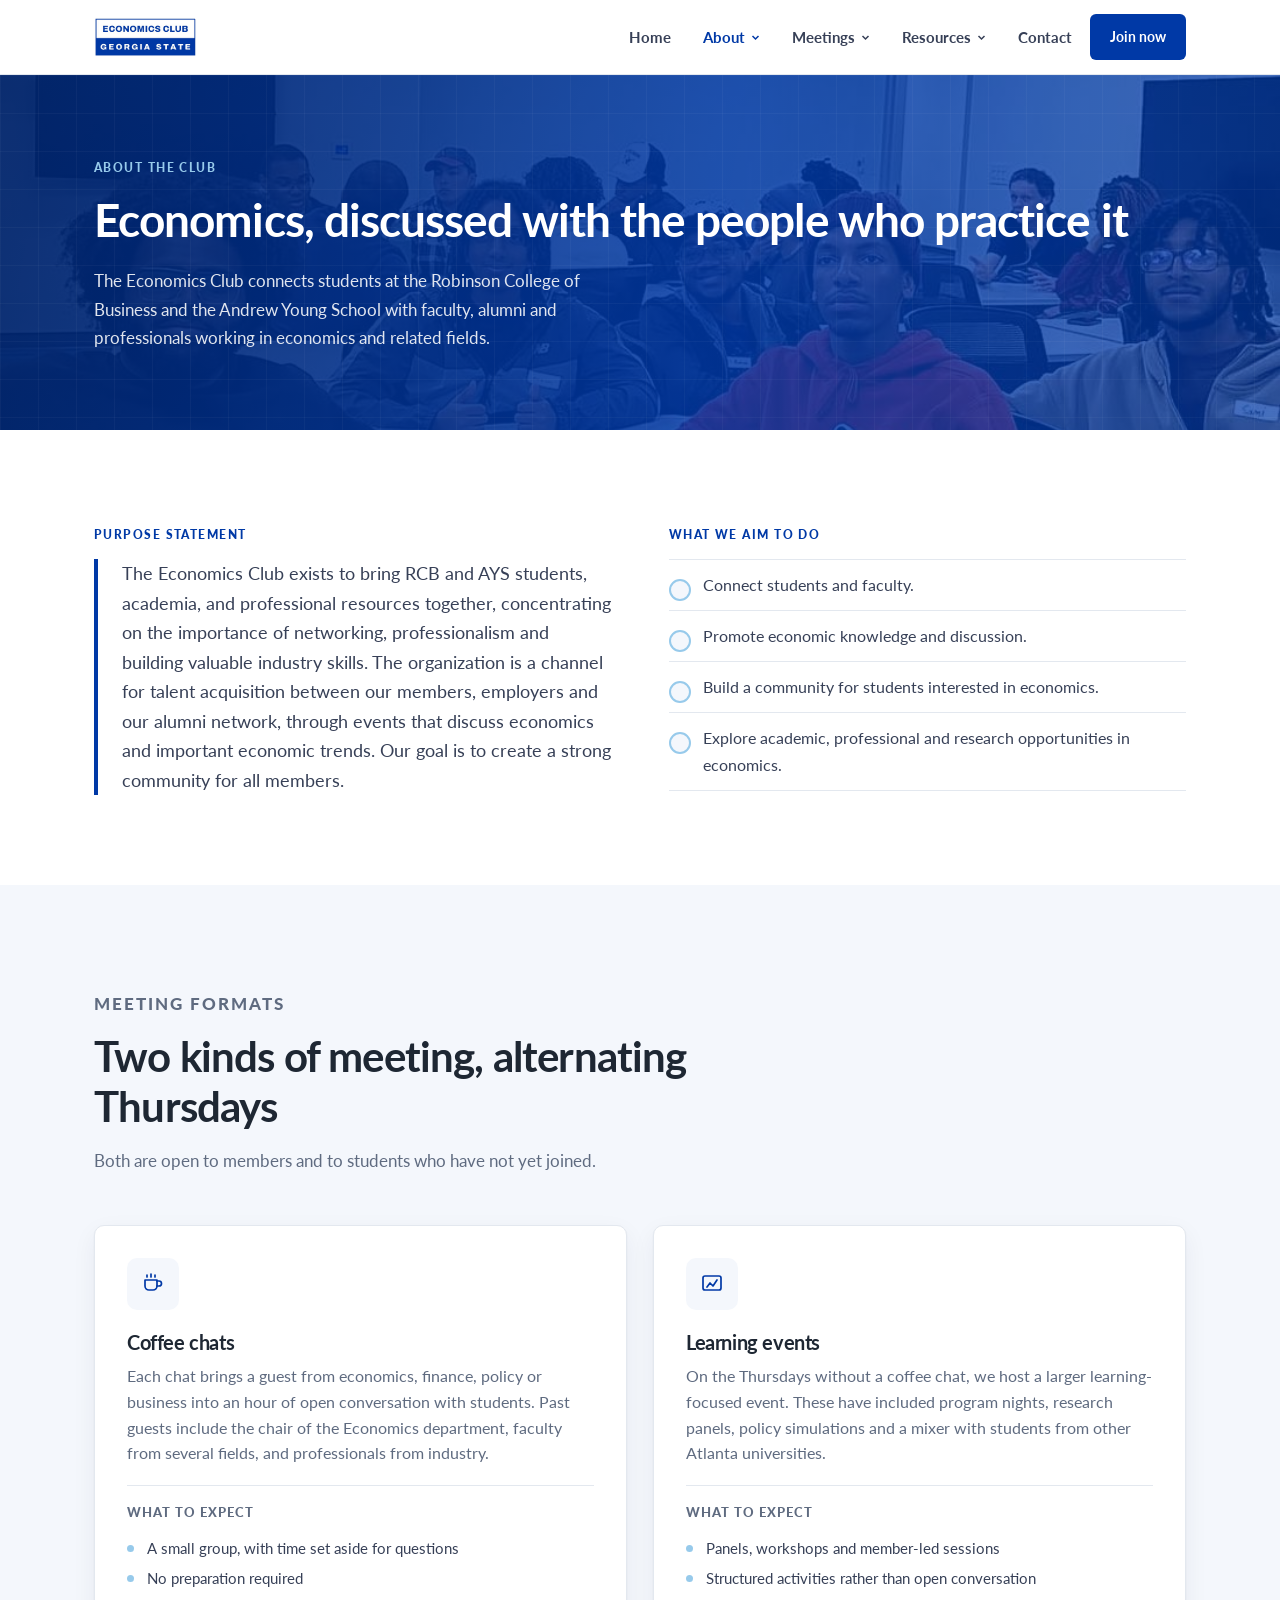
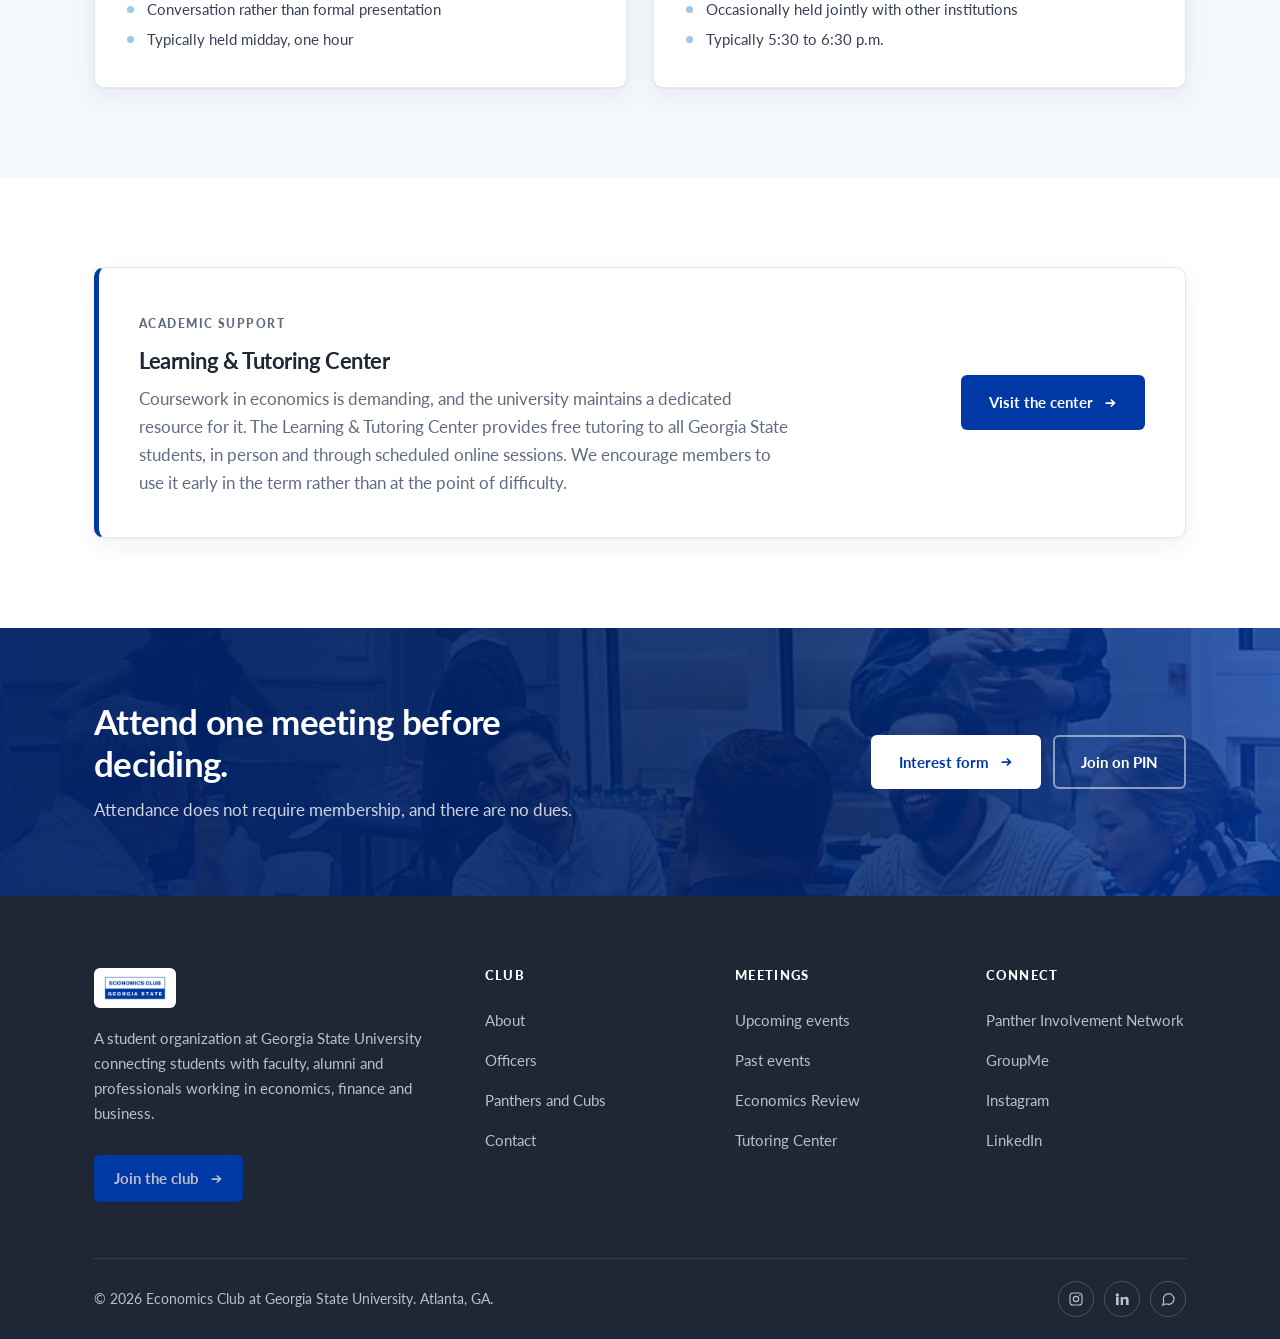
==== commit 01f88106: "Add files via upload" ====
--- a/about.html
+++ b/about.html
@@ -48,7 +48,7 @@
   </div>
 </header>
 <main id="main">
-  <section class="hero hero--slim hero--photo" style="background-image:url([data-uri])">
+  <section class="hero hero--slim hero--photo" style="background-image:url([data-uri])">
     <div class="wrap">
       <p class="eyebrow eyebrow--light">About the club</p>
       <h1>Economics, discussed with the people who practice it</h1>
@@ -125,7 +125,7 @@
       </div>
     </div>
   </section>
-  <section class="cta">
+  <section class="cta cta--photo" style="background-image:url([data-uri])">
     <div class="wrap">
       <div>
         <h2>Attend one meeting before deciding.</h2>
--- a/styles.css
+++ b/styles.css
@@ -102,15 +102,6 @@
 .hero--photo::before{content:"";position:absolute;inset:0;background:linear-gradient(100deg,rgba(0,36,107,.94) 0%,rgba(0,57,166,.86) 55%,rgba(0,57,166,.72) 100%)}
 .hero--photo::after{opacity:.5}
 
-/* ---------- gallery ---------- */
-.gallery{display:grid;grid-template-columns:repeat(4,1fr);gap:clamp(10px,1.4vw,16px)}
-.gallery figure{margin:0;border-radius:var(--radius);overflow:hidden;background:var(--tint);line-height:0;position:relative}
-.gallery img{width:100%;height:100%;object-fit:cover;transition:transform .5s ease}
-.gallery figure:hover img{transform:scale(1.04)}
-.gallery figure:nth-child(1){grid-column:span 2;grid-row:span 2}
-.gallery figure:nth-child(1) img{aspect-ratio:4/3}
-.gallery figure:not(:nth-child(1)) img{aspect-ratio:4/3}
-
 /* ---------- event flyer ---------- */
 .hero__stack{display:flex;flex-direction:column;gap:20px}
 .flyer{margin:0;border-radius:var(--radius);overflow:hidden;box-shadow:var(--shadow-lift);background:#fff;line-height:0}
@@ -192,7 +183,10 @@
 .log__tag--panel{color:var(--red);background:rgba(204,0,0,.08)}
 
 /* ---------- cta band ---------- */
-.cta{background:var(--blue-dark);color:#fff}
+.cta{background:var(--blue-dark);color:#fff;position:relative;overflow:hidden}
+.cta--photo{background-size:cover;background-position:center 40%}
+.cta--photo::before{content:"";position:absolute;inset:0;background:linear-gradient(90deg,rgba(0,36,107,.95) 0%,rgba(0,36,107,.88) 60%,rgba(0,57,166,.78) 100%)}
+.cta .wrap{position:relative;z-index:1}
 .cta .wrap{display:flex;flex-wrap:wrap;gap:30px;align-items:center;justify-content:space-between;padding-block:clamp(44px,6vw,72px)}
 .cta h2{color:#fff;font-size:clamp(1.6rem,3vw,2.2rem);max-width:24ch}
 .cta p{margin-top:12px;color:rgba(255,255,255,.8);max-width:48ch}
@@ -216,8 +210,6 @@
 @media (max-width:960px){
   .hero__grid,.split,.panel{grid-template-columns:1fr}
   .cards,.roster{grid-template-columns:repeat(2,1fr)}
-  .gallery{grid-template-columns:repeat(2,1fr)}
-  .gallery figure:nth-child(1){grid-column:span 2;grid-row:auto}
   .stats{grid-template-columns:repeat(2,1fr)}
   .foot__grid{grid-template-columns:1fr 1fr}
   .log li{grid-template-columns:110px 1fr;row-gap:6px}
@@ -233,5 +225,4 @@
   .nav__group.is-open .nav__menu{display:block}
   .nav__links .btn{margin-top:12px;justify-content:center}
   .cards,.roster,.stats,.foot__grid{grid-template-columns:1fr}
-  .gallery{grid-template-columns:repeat(2,1fr)}
 }
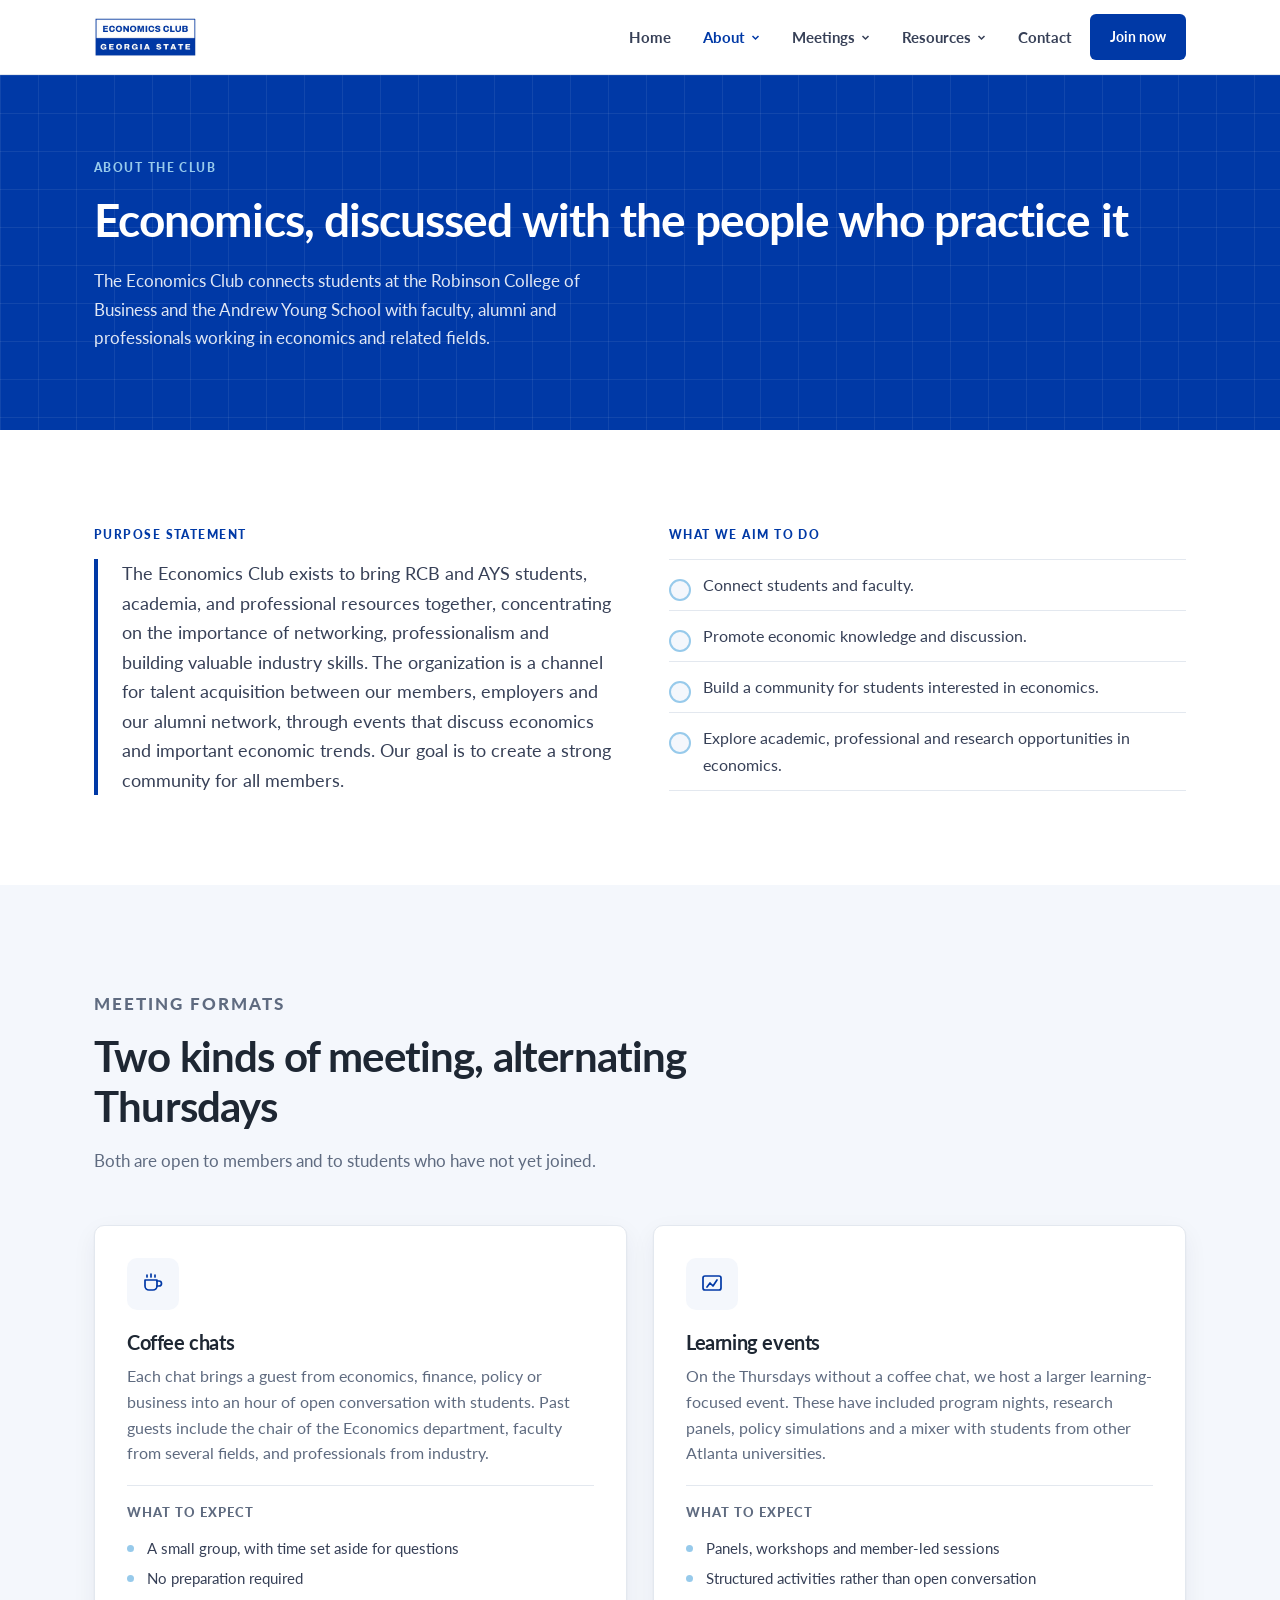
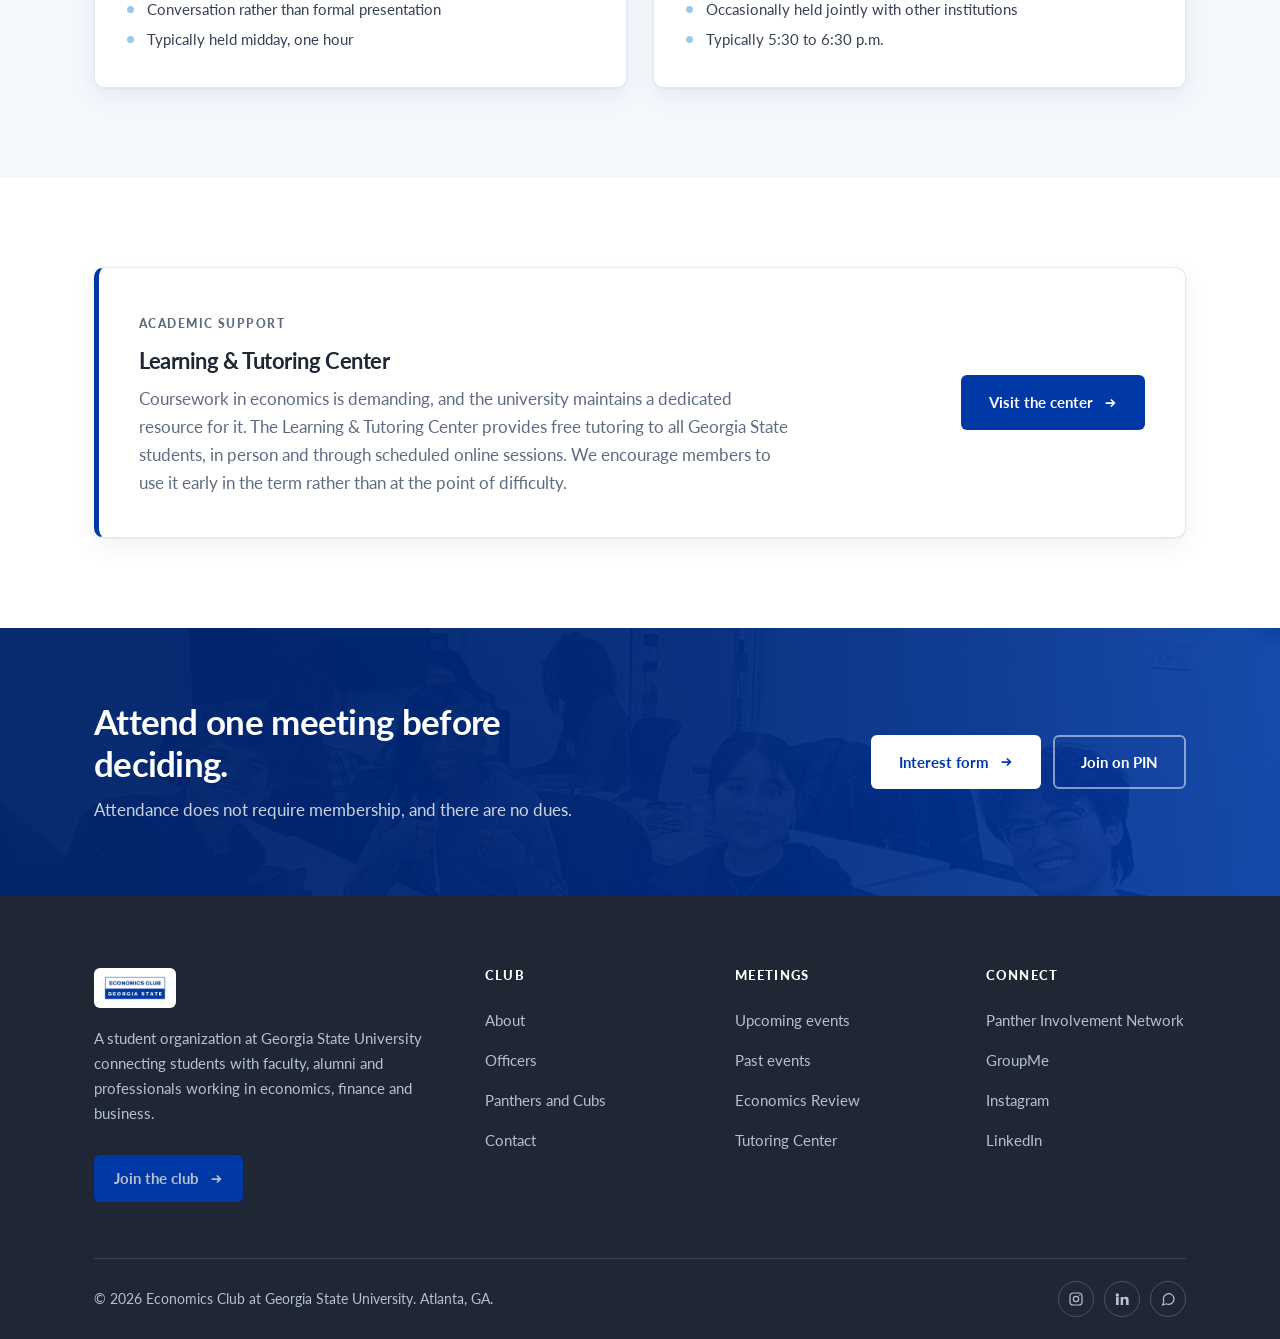
==== commit a304fc71: "Add files via upload" ====
--- a/about.html
+++ b/about.html
@@ -48,7 +48,7 @@
   </div>
 </header>
 <main id="main">
-  <section class="hero hero--slim hero--photo" style="background-image:url([data-uri])">
+  <section class="hero hero--slim">
     <div class="wrap">
       <p class="eyebrow eyebrow--light">About the club</p>
       <h1>Economics, discussed with the people who practice it</h1>
@@ -125,7 +125,7 @@
       </div>
     </div>
   </section>
-  <section class="cta cta--photo" style="background-image:url([data-uri])">
+  <section class="cta" style="background-image:linear-gradient(90deg,rgba(0,36,107,.97) 0%,rgba(0,42,125,.95) 55%,rgba(0,57,166,.90) 100%),url([data-uri]);background-size:cover;background-position:center 35%;background-repeat:no-repeat">
     <div class="wrap">
       <div>
         <h2>Attend one meeting before deciding.</h2>
--- a/styles.css
+++ b/styles.css
@@ -97,11 +97,6 @@
 .mcard dd{margin:0}
 .mcard__foot{border-top:1px solid var(--line);padding:16px 24px;display:flex;flex-wrap:wrap;gap:14px;font-size:.9rem;font-weight:700}
 
-/* ---------- photo-backed page header ---------- */
-.hero--photo{background-size:cover;background-position:center}
-.hero--photo::before{content:"";position:absolute;inset:0;background:linear-gradient(100deg,rgba(0,36,107,.94) 0%,rgba(0,57,166,.86) 55%,rgba(0,57,166,.72) 100%)}
-.hero--photo::after{opacity:.5}
-
 /* ---------- event flyer ---------- */
 .hero__stack{display:flex;flex-direction:column;gap:20px}
 .flyer{margin:0;border-radius:var(--radius);overflow:hidden;box-shadow:var(--shadow-lift);background:#fff;line-height:0}
@@ -184,8 +179,6 @@
 
 /* ---------- cta band ---------- */
 .cta{background:var(--blue-dark);color:#fff;position:relative;overflow:hidden}
-.cta--photo{background-size:cover;background-position:center 40%}
-.cta--photo::before{content:"";position:absolute;inset:0;background:linear-gradient(90deg,rgba(0,36,107,.95) 0%,rgba(0,36,107,.88) 60%,rgba(0,57,166,.78) 100%)}
 .cta .wrap{position:relative;z-index:1}
 .cta .wrap{display:flex;flex-wrap:wrap;gap:30px;align-items:center;justify-content:space-between;padding-block:clamp(44px,6vw,72px)}
 .cta h2{color:#fff;font-size:clamp(1.6rem,3vw,2.2rem);max-width:24ch}
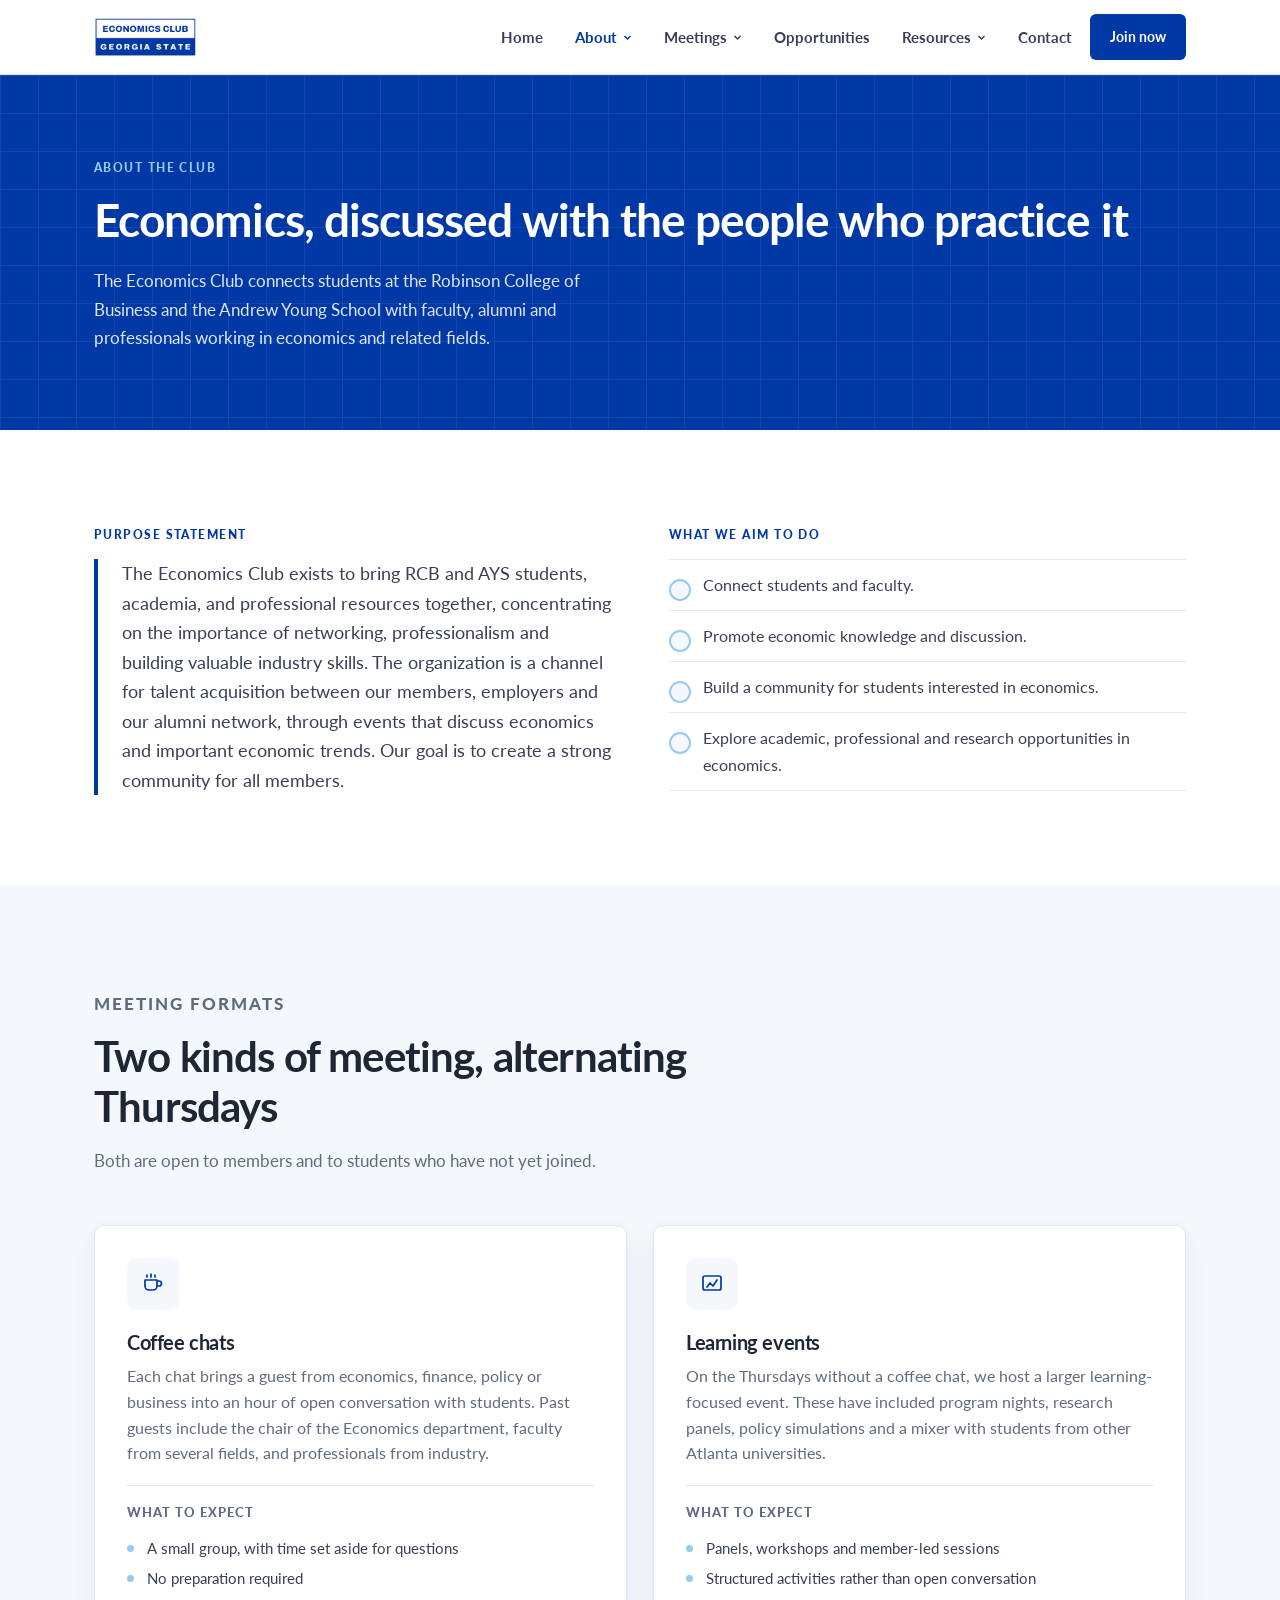
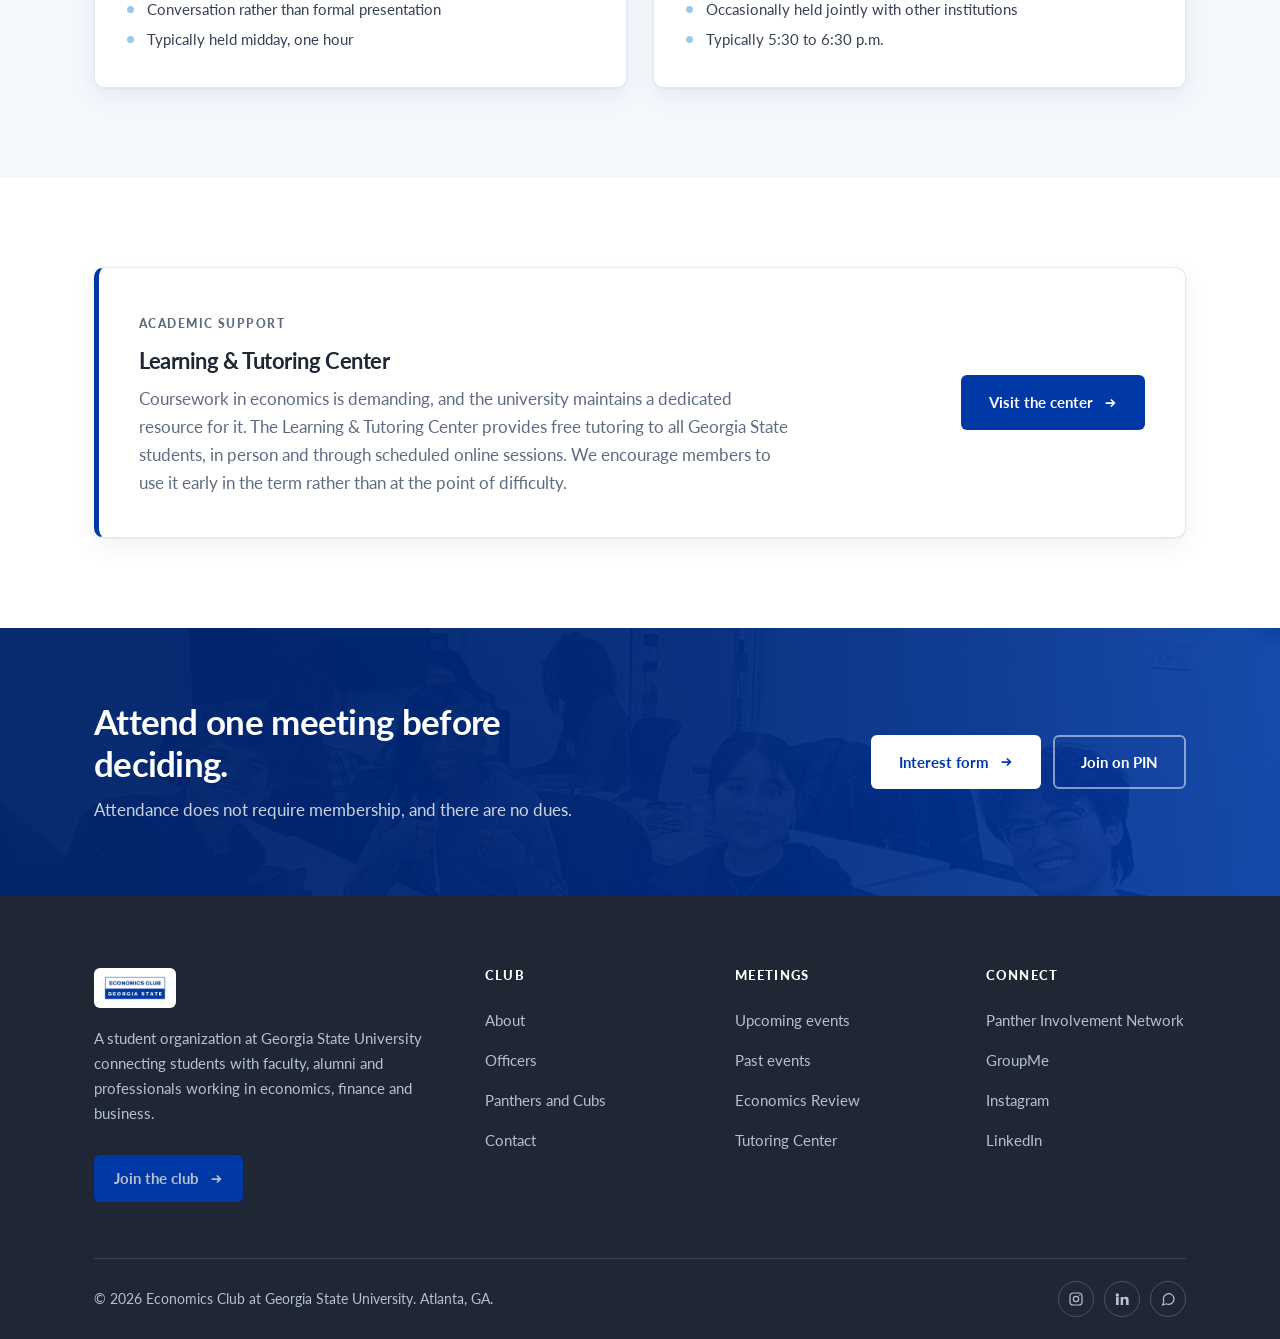
==== commit 7e4338c7: "Add files via upload" ====
--- a/about.html
+++ b/about.html
@@ -34,6 +34,7 @@
             <a href="events.html#past"><b>Past Events</b><span>A record of recent meetings</span></a>
           </div>
         </div>
+        <a class="nav__link" href="opportunities.html">Opportunities</a>
         <div class="nav__group">
           <button class="nav__link" type="button" aria-expanded="false">Resources <svg viewBox="0 0 12 12" fill="none" stroke="currentColor" stroke-width="2" aria-hidden="true"><path d="M2 4l4 4 4-4"/></svg></button>
           <div class="nav__menu">
--- a/styles.css
+++ b/styles.css
@@ -176,6 +176,11 @@
 .log__tag{justify-self:start;font-size:.76rem;font-weight:900;letter-spacing:.06em;text-transform:uppercase;color:var(--blue);background:rgba(0,57,166,.08);padding:5px 11px;border-radius:100px}
 .log__tag--chat{color:var(--blue-cool);background:rgba(0,113,206,.1)}
 .log__tag--panel{color:var(--red);background:rgba(204,0,0,.08)}
+.log--links li{grid-template-columns:150px 1fr 110px}
+.log__time{font-weight:400;color:var(--muted);font-size:.83rem}
+.log__where{font-weight:400;color:var(--muted);font-size:.88rem}
+.log__go{justify-self:end;font-weight:700;font-size:.9rem;text-decoration:none;white-space:nowrap}
+.log__go:hover{text-decoration:underline}
 
 /* ---------- cta band ---------- */
 .cta{background:var(--blue-dark);color:#fff;position:relative;overflow:hidden}
@@ -206,9 +211,11 @@
   .stats{grid-template-columns:repeat(2,1fr)}
   .foot__grid{grid-template-columns:1fr 1fr}
   .log li{grid-template-columns:110px 1fr;row-gap:6px}
+  .log--links li{grid-template-columns:110px 1fr}
+  .log__go{justify-self:start;grid-column:2}
   .log__tag{grid-column:2}
 }
-@media (max-width:720px){
+@media (max-width:940px){
   body{font-size:16px}
   .nav__toggle{display:block}
   .nav__links{display:none;position:absolute;top:74px;left:0;right:0;flex-direction:column;align-items:stretch;gap:0;background:#fff;border-bottom:1px solid var(--line);box-shadow:var(--shadow-lift);padding:10px 16px 20px;max-height:calc(100vh - 74px);overflow:auto}
